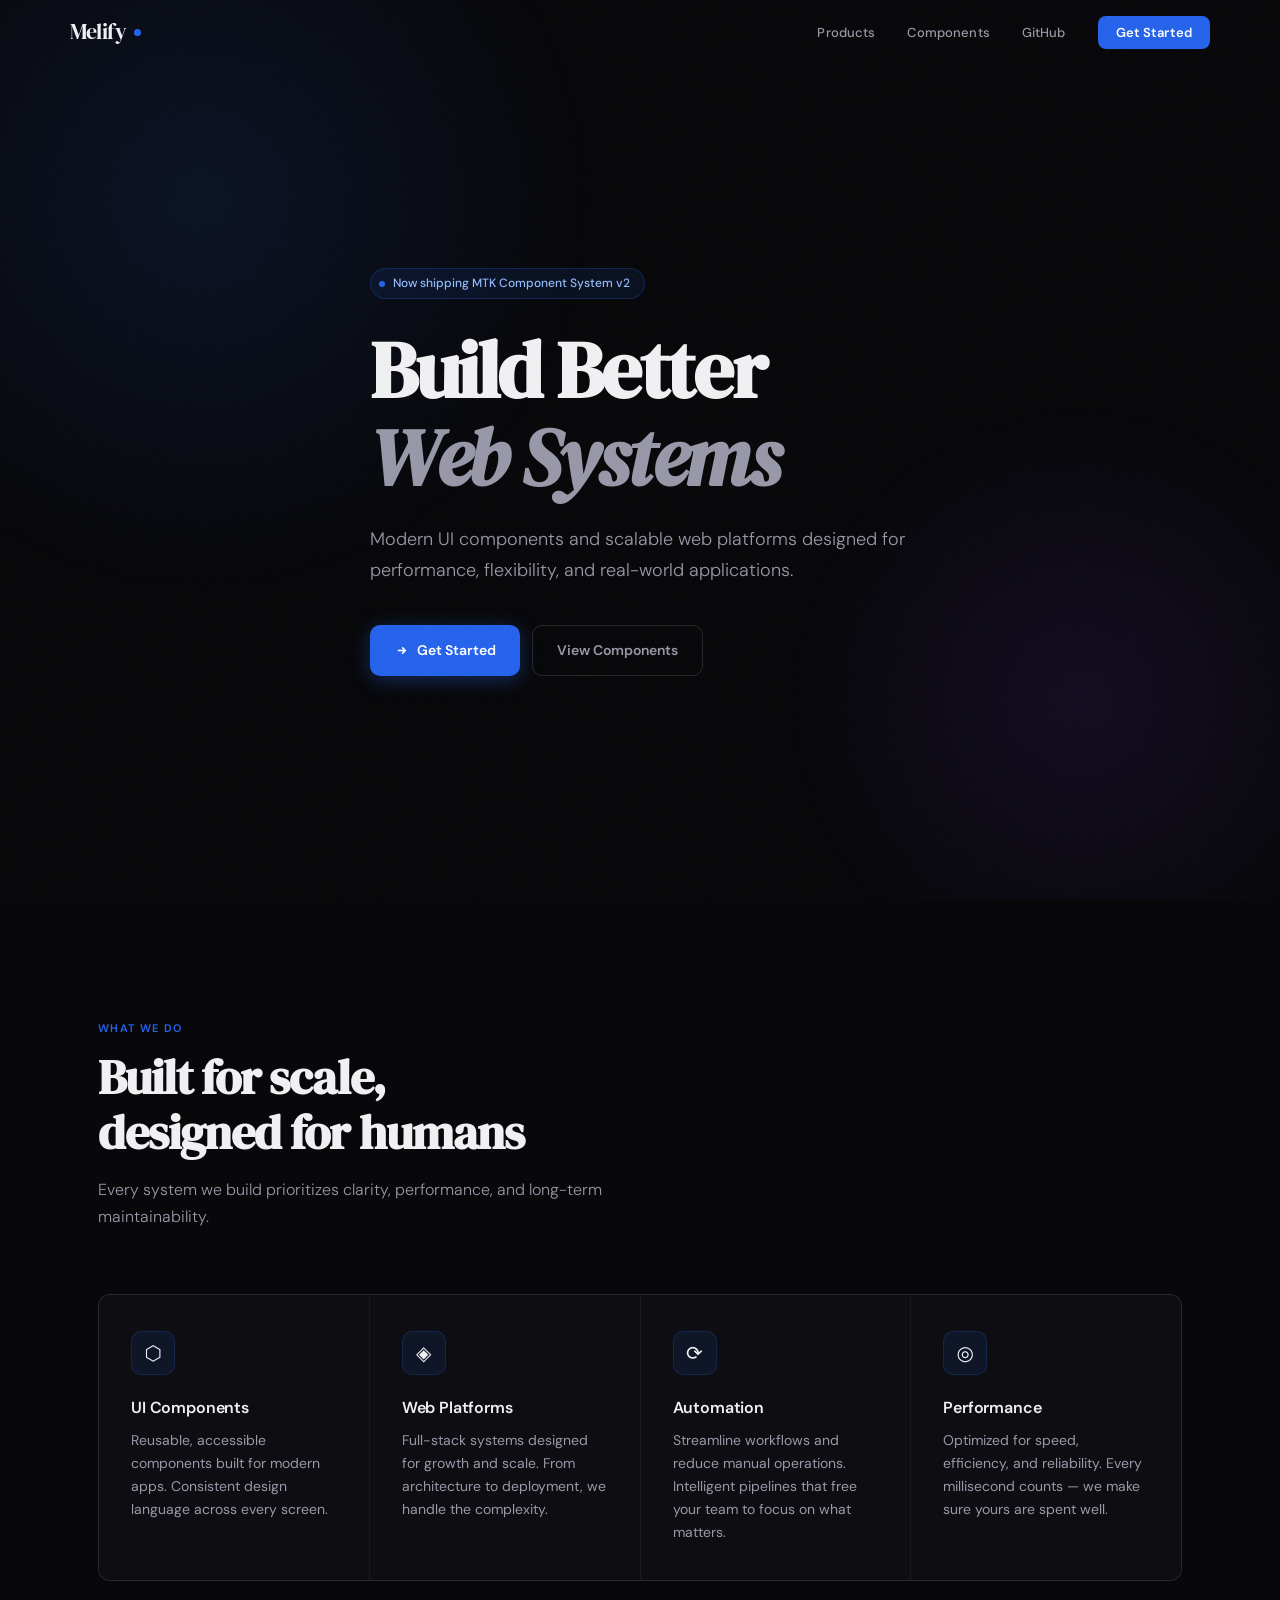
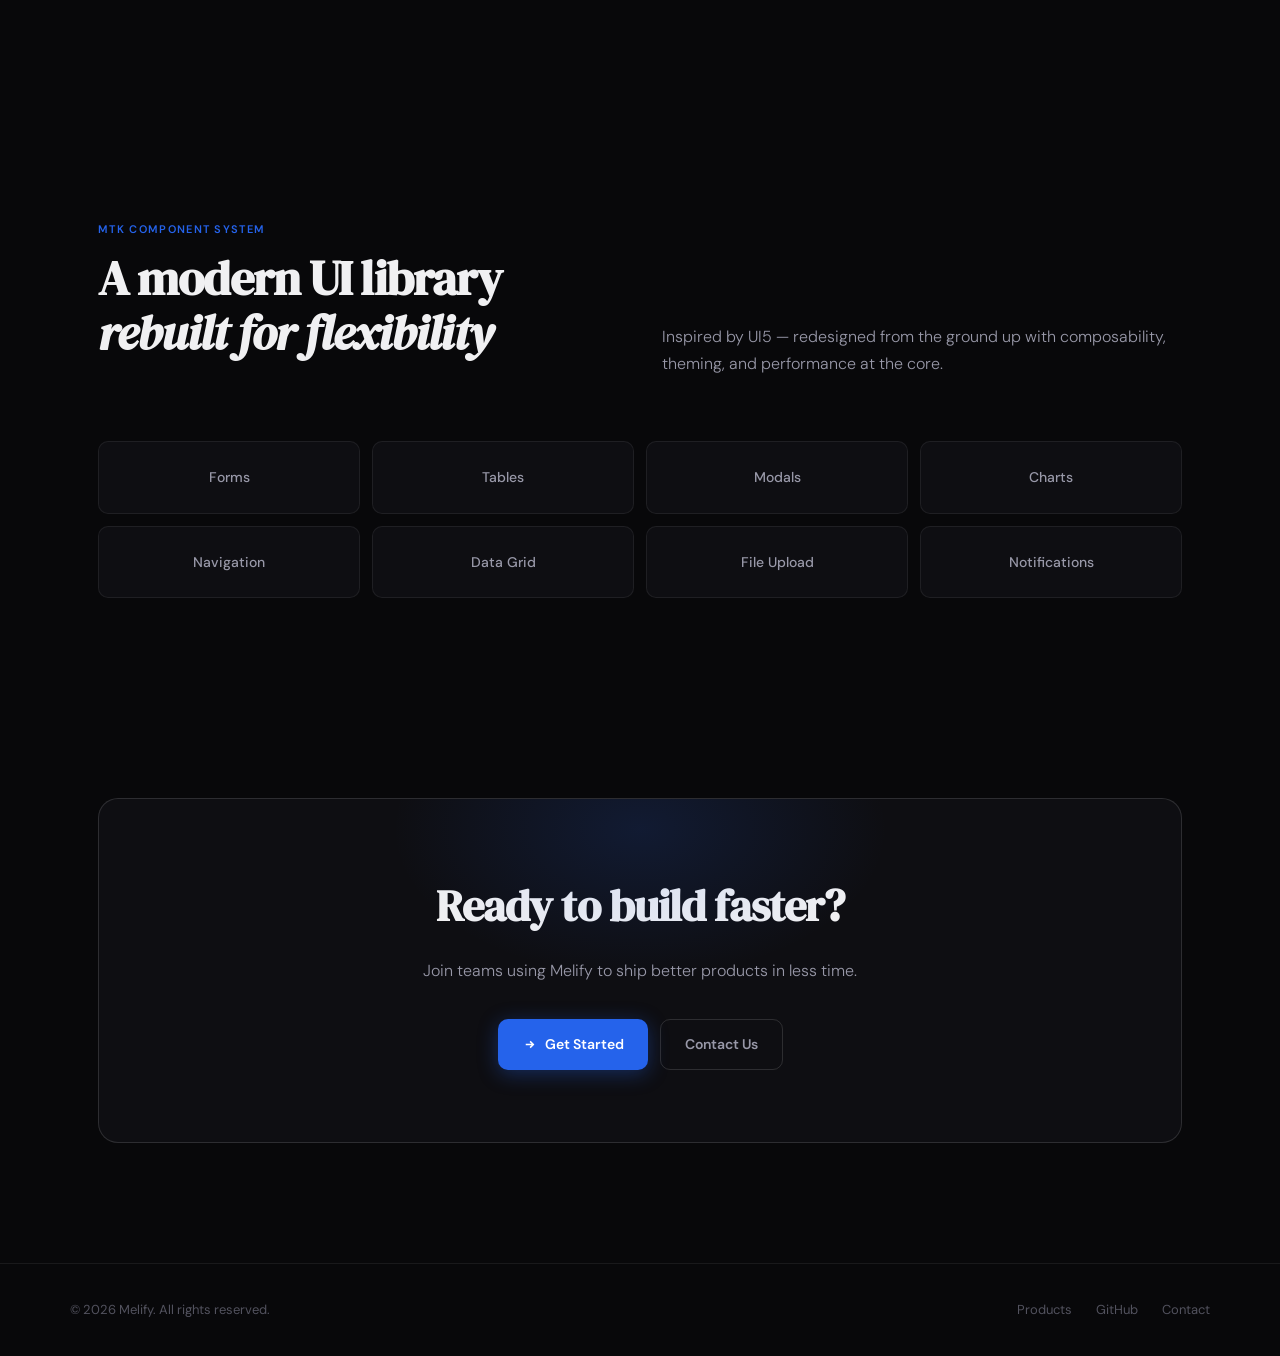
==== claude/index.html @ 14f4bf0f "committed" ====
<!DOCTYPE html>
<html lang="en">
<head>
<meta charset="UTF-8" />
<meta name="viewport" content="width=device-width, initial-scale=1.0" />
<title>Melify — Modern Web Systems</title>
<link rel="preconnect" href="https://fonts.googleapis.com">
<link rel="preconnect" href="https://fonts.gstatic.com" crossorigin>
<link href="https://fonts.googleapis.com/css2?family=DM+Serif+Display:ital@0;1&family=DM+Sans:ital,opsz,wght@0,9..40,300;0,9..40,400;0,9..40,500;0,9..40,600;1,9..40,300&display=swap" rel="stylesheet">

<style>
/* ── Reset & Base ─────────────────────────────────────────────────────────── */
*, *::before, *::after { box-sizing: border-box; margin: 0; padding: 0; }

:root {
  --bg:         #08080a;
  --bg-1:       #0e0e12;
  --bg-2:       #141418;
  --border:     rgba(255,255,255,0.07);
  --border-hi:  rgba(255,255,255,0.13);
  --text:       #f0f0f2;
  --text-2:     #9898a8;
  --text-3:     #52525e;
  --accent:     #2563eb;
  --accent-2:   #7c3aed;
  --accent-glow: rgba(37,99,235,0.25);
  --serif:      'DM Serif Display', Georgia, serif;
  --sans:       'DM Sans', system-ui, sans-serif;
  --radius:     12px;
}

html { scroll-behavior: smooth; }

body {
  font-family: var(--sans);
  background: var(--bg);
  color: var(--text);
  line-height: 1.6;
  overflow-x: hidden;
  -webkit-font-smoothing: antialiased;
}

a { text-decoration: none; color: inherit; }

/* ── Noise texture overlay ─────────────────────────────────────────────────── */
body::before {
  content: '';
  position: fixed;
  inset: 0;
  background-image: url("data:image/svg+xml,%3Csvg viewBox='0 0 256 256' xmlns='http://www.w3.org/2000/svg'%3E%3Cfilter id='noise'%3E%3CfeTurbulence type='fractalNoise' baseFrequency='0.9' numOctaves='4' stitchTiles='stitch'/%3E%3C/filter%3E%3Crect width='100%25' height='100%25' filter='url(%23noise)' opacity='0.04'/%3E%3C/svg%3E");
  pointer-events: none;
  z-index: 999;
  opacity: 0.4;
}

/* ── Gradient mesh background ─────────────────────────────────────────────── */
.bg-mesh {
  position: fixed;
  inset: 0;
  pointer-events: none;
  z-index: 0;
  overflow: hidden;
}
.bg-mesh::before {
  content: '';
  position: absolute;
  width: 800px;
  height: 800px;
  border-radius: 50%;
  background: radial-gradient(circle, rgba(37,99,235,0.12) 0%, transparent 70%);
  top: -200px;
  left: -200px;
  animation: drift1 20s ease-in-out infinite alternate;
}
.bg-mesh::after {
  content: '';
  position: absolute;
  width: 600px;
  height: 600px;
  border-radius: 50%;
  background: radial-gradient(circle, rgba(124,58,237,0.1) 0%, transparent 70%);
  bottom: -100px;
  right: -100px;
  animation: drift2 25s ease-in-out infinite alternate;
}

@keyframes drift1 {
  from { transform: translate(0, 0) scale(1); }
  to   { transform: translate(80px, 60px) scale(1.1); }
}
@keyframes drift2 {
  from { transform: translate(0, 0) scale(1); }
  to   { transform: translate(-60px, -40px) scale(1.15); }
}

/* ── Layout ────────────────────────────────────────────────────────────────── */
.container {
  max-width: 1140px;
  margin: 0 auto;
  padding: 0 28px;
  position: relative;
  z-index: 1;
}

/* ── Nav ───────────────────────────────────────────────────────────────────── */
nav {
  position: fixed;
  top: 0; left: 0; right: 0;
  z-index: 100;
  padding: 0 28px;
  transition: background 300ms, border-color 300ms;
}
nav.scrolled {
  background: rgba(8,8,10,0.85);
  backdrop-filter: blur(16px);
  border-bottom: 1px solid var(--border);
}
.nav-inner {
  max-width: 1140px;
  margin: 0 auto;
  height: 64px;
  display: flex;
  align-items: center;
  justify-content: space-between;
}
.nav-logo {
  font-family: var(--serif);
  font-size: 22px;
  letter-spacing: -0.02em;
  color: var(--text);
  display: flex;
  align-items: center;
  gap: 8px;
}
.nav-logo-dot {
  width: 7px;
  height: 7px;
  border-radius: 50%;
  background: var(--accent);
  display: inline-block;
}
.nav-links {
  display: flex;
  align-items: center;
  gap: 32px;
  list-style: none;
}
.nav-links a {
  font-size: 13px;
  font-weight: 500;
  color: var(--text-2);
  transition: color 180ms;
  letter-spacing: 0.01em;
}
.nav-links a:hover { color: var(--text); }
.nav-cta {
  background: var(--accent);
  color: #fff !important;
  padding: 8px 18px;
  border-radius: 8px;
  font-weight: 600 !important;
  transition: background 180ms, transform 180ms !important;
}
.nav-cta:hover { background: #1d4ed8 !important; transform: translateY(-1px); }

/* ── Hero ──────────────────────────────────────────────────────────────────── */
.hero {
  min-height: 100vh;
  display: flex;
  align-items: center;
  padding-top: 64px;
  position: relative;
}
.hero-inner {
  padding: 100px 0 120px;
  max-width: 760px;
}
.hero-badge {
  display: inline-flex;
  align-items: center;
  gap: 8px;
  background: rgba(37,99,235,0.1);
  border: 1px solid rgba(37,99,235,0.25);
  border-radius: 99px;
  padding: 5px 14px 5px 8px;
  font-size: 12px;
  font-weight: 500;
  color: #93bbfc;
  margin-bottom: 28px;
  animation: fadeUp 0.6s ease both;
}
.hero-badge-dot {
  width: 6px; height: 6px;
  border-radius: 50%;
  background: #2563eb;
  animation: pulse 2s infinite;
}
@keyframes pulse {
  0%, 100% { opacity: 1; transform: scale(1); }
  50%       { opacity: 0.5; transform: scale(0.8); }
}

.hero h1 {
  font-family: var(--serif);
  font-size: clamp(44px, 7vw, 80px);
  line-height: 1.08;
  letter-spacing: -0.03em;
  margin-bottom: 24px;
  animation: fadeUp 0.6s 0.1s ease both;
}
.hero h1 em {
  font-style: italic;
  color: var(--text-2);
}
.hero-sub {
  font-size: 18px;
  color: var(--text-2);
  max-width: 540px;
  line-height: 1.7;
  margin-bottom: 40px;
  font-weight: 300;
  animation: fadeUp 0.6s 0.2s ease both;
}
.hero-actions {
  display: flex;
  gap: 12px;
  flex-wrap: wrap;
  animation: fadeUp 0.6s 0.3s ease both;
}

/* ── Buttons ───────────────────────────────────────────────────────────────── */
.btn {
  display: inline-flex;
  align-items: center;
  gap: 8px;
  padding: 13px 24px;
  border-radius: 10px;
  font-family: var(--sans);
  font-size: 14px;
  font-weight: 600;
  cursor: pointer;
  border: none;
  transition: transform 160ms, background 160ms, box-shadow 160ms;
  text-decoration: none;
}
.btn:hover { transform: translateY(-2px); }
.btn-primary {
  background: var(--accent);
  color: #fff;
  box-shadow: 0 4px 20px rgba(37,99,235,0.35);
}
.btn-primary:hover {
  background: #1d4ed8;
  box-shadow: 0 6px 28px rgba(37,99,235,0.5);
}
.btn-ghost {
  background: transparent;
  color: var(--text-2);
  border: 1px solid var(--border-hi);
}
.btn-ghost:hover { color: var(--text); background: var(--bg-2); }

/* ── Section titles ─────────────────────────────────────────────────────────── */
.section-label {
  font-size: 11px;
  font-weight: 600;
  letter-spacing: 0.12em;
  text-transform: uppercase;
  color: var(--accent);
  margin-bottom: 12px;
}
.section-title {
  font-family: var(--serif);
  font-size: clamp(32px, 4vw, 48px);
  line-height: 1.15;
  letter-spacing: -0.02em;
  margin-bottom: 16px;
}
.section-sub {
  font-size: 16px;
  color: var(--text-2);
  max-width: 520px;
  line-height: 1.7;
  font-weight: 300;
}

/* ── Services ──────────────────────────────────────────────────────────────── */
.services { padding: 120px 0; }
.services-grid {
  display: grid;
  grid-template-columns: repeat(auto-fit, minmax(260px, 1fr));
  gap: 1px;
  background: var(--border);
  border: 1px solid var(--border);
  border-radius: var(--radius);
  overflow: hidden;
  margin-top: 64px;
}
.service-card {
  background: var(--bg-1);
  padding: 36px 32px;
  position: relative;
  overflow: hidden;
  transition: background 220ms;
}
.service-card::before {
  content: '';
  position: absolute;
  inset: 0;
  background: radial-gradient(circle at 0% 0%, rgba(37,99,235,0.06), transparent 60%);
  opacity: 0;
  transition: opacity 300ms;
}
.service-card:hover { background: var(--bg-2); }
.service-card:hover::before { opacity: 1; }
.service-icon {
  width: 44px;
  height: 44px;
  border-radius: 10px;
  background: rgba(37,99,235,0.1);
  border: 1px solid rgba(37,99,235,0.2);
  display: flex;
  align-items: center;
  justify-content: center;
  margin-bottom: 20px;
  font-size: 20px;
}
.service-card h3 {
  font-size: 16px;
  font-weight: 600;
  margin-bottom: 8px;
  letter-spacing: -0.01em;
}
.service-card p {
  font-size: 14px;
  color: var(--text-2);
  line-height: 1.65;
}

/* ── MTK Components ─────────────────────────────────────────────────────────── */
.components { padding: 120px 0; }
.components-header {
  display: flex;
  justify-content: space-between;
  align-items: flex-end;
  margin-bottom: 64px;
  gap: 40px;
  flex-wrap: wrap;
}
.components-grid {
  display: grid;
  grid-template-columns: repeat(4, 1fr);
  gap: 12px;
}
@media (max-width: 800px) {
  .components-grid { grid-template-columns: repeat(2, 1fr); }
}
.component-pill {
  background: var(--bg-1);
  border: 1px solid var(--border);
  border-radius: 10px;
  padding: 24px 20px;
  text-align: center;
  font-size: 14px;
  font-weight: 500;
  color: var(--text-2);
  cursor: pointer;
  transition: border-color 200ms, color 200ms, background 200ms, transform 200ms;
  position: relative;
  overflow: hidden;
}
.component-pill::after {
  content: '';
  position: absolute;
  bottom: 0; left: 0; right: 0;
  height: 2px;
  background: linear-gradient(90deg, var(--accent), var(--accent-2));
  transform: scaleX(0);
  transition: transform 200ms;
}
.component-pill:hover {
  border-color: var(--border-hi);
  color: var(--text);
  background: var(--bg-2);
  transform: translateY(-3px);
}
.component-pill:hover::after { transform: scaleX(1); }

/* ── CTA strip ──────────────────────────────────────────────────────────────── */
.cta-strip {
  padding: 80px 0 120px;
}
.cta-box {
  background: var(--bg-1);
  border: 1px solid var(--border-hi);
  border-radius: 20px;
  padding: 72px 64px;
  text-align: center;
  position: relative;
  overflow: hidden;
}
.cta-box::before {
  content: '';
  position: absolute;
  top: -120px; left: 50%;
  transform: translateX(-50%);
  width: 500px;
  height: 300px;
  background: radial-gradient(ellipse, rgba(37,99,235,0.15) 0%, transparent 70%);
  pointer-events: none;
}
.cta-box h2 {
  font-family: var(--serif);
  font-size: clamp(28px, 4vw, 44px);
  letter-spacing: -0.02em;
  margin-bottom: 16px;
}
.cta-box p {
  color: var(--text-2);
  font-size: 16px;
  margin-bottom: 36px;
  font-weight: 300;
}
.cta-actions {
  display: flex;
  justify-content: center;
  gap: 12px;
  flex-wrap: wrap;
}

/* ── Footer ─────────────────────────────────────────────────────────────────── */
footer {
  border-top: 1px solid var(--border);
  padding: 36px 28px;
  position: relative;
  z-index: 1;
}
.footer-inner {
  max-width: 1140px;
  margin: 0 auto;
  display: flex;
  justify-content: space-between;
  align-items: center;
  flex-wrap: wrap;
  gap: 16px;
}
.footer-copy {
  font-size: 13px;
  color: var(--text-3);
}
.footer-links {
  display: flex;
  gap: 24px;
}
.footer-links a {
  font-size: 13px;
  color: var(--text-3);
  transition: color 160ms;
}
.footer-links a:hover { color: var(--text-2); }

/* ── Scroll reveal ──────────────────────────────────────────────────────────── */
.reveal {
  opacity: 0;
  transform: translateY(24px);
  transition: opacity 0.65s ease, transform 0.65s ease;
}
.reveal.visible {
  opacity: 1;
  transform: translateY(0);
}
.reveal-delay-1 { transition-delay: 0.1s; }
.reveal-delay-2 { transition-delay: 0.2s; }
.reveal-delay-3 { transition-delay: 0.3s; }
.reveal-delay-4 { transition-delay: 0.4s; }

/* ── Animations ─────────────────────────────────────────────────────────────── */
@keyframes fadeUp {
  from { opacity: 0; transform: translateY(20px); }
  to   { opacity: 1; transform: translateY(0); }
}

/* ── Mobile ─────────────────────────────────────────────────────────────────── */
@media (max-width: 640px) {
  .nav-links { display: none; }
  .hero-inner { padding: 80px 0 80px; }
  .services { padding: 80px 0; }
  .components { padding: 80px 0; }
  .cta-box { padding: 48px 28px; }
  .components-grid { grid-template-columns: repeat(2, 1fr); }
}
</style>
</head>
<body>

<div class="bg-mesh"></div>

<!-- ── Nav ────────────────────────────────────────────────────────────────── -->
<nav id="mainNav">
  <div class="nav-inner">
    <a href="#" class="nav-logo">
      Melify<span class="nav-logo-dot"></span>
    </a>
    <ul class="nav-links">
      <li><a href="#services">Products</a></li>
      <li><a href="#components">Components</a></li>
      <li><a href="https://github.com" target="_blank">GitHub</a></li>
      <li><a href="#contact" class="nav-cta">Get Started</a></li>
    </ul>
  </div>
</nav>

<!-- ── Hero ───────────────────────────────────────────────────────────────── -->
<section class="hero">
  <div class="container">
    <div class="hero-inner">
      <div class="hero-badge">
        <span class="hero-badge-dot"></span>
        Now shipping MTK Component System v2
      </div>
      <h1>Build Better<br><em>Web Systems</em></h1>
      <p class="hero-sub">
        Modern UI components and scalable web platforms designed for performance,
        flexibility, and real-world applications.
      </p>
      <div class="hero-actions">
        <a href="#services" class="btn btn-primary">
          <svg width="15" height="15" viewBox="0 0 24 24" fill="none" stroke="currentColor" stroke-width="2.5">
            <polyline points="13 17 18 12 13 7"/><line x1="6" y1="12" x2="18" y2="12"/>
          </svg>
          Get Started
        </a>
        <a href="#components" class="btn btn-ghost">View Components</a>
      </div>
    </div>
  </div>
</section>

<!-- ── Services ───────────────────────────────────────────────────────────── -->
<section class="services" id="services">
  <div class="container">
    <div class="reveal">
      <div class="section-label">What We Do</div>
      <h2 class="section-title">Built for scale,<br>designed for humans</h2>
      <p class="section-sub">Every system we build prioritizes clarity, performance, and long-term maintainability.</p>
    </div>
    <div class="services-grid">
      <div class="service-card reveal reveal-delay-1">
        <div class="service-icon">⬡</div>
        <h3>UI Components</h3>
        <p>Reusable, accessible components built for modern apps. Consistent design language across every screen.</p>
      </div>
      <div class="service-card reveal reveal-delay-2">
        <div class="service-icon">◈</div>
        <h3>Web Platforms</h3>
        <p>Full-stack systems designed for growth and scale. From architecture to deployment, we handle the complexity.</p>
      </div>
      <div class="service-card reveal reveal-delay-3">
        <div class="service-icon">⟳</div>
        <h3>Automation</h3>
        <p>Streamline workflows and reduce manual operations. Intelligent pipelines that free your team to focus on what matters.</p>
      </div>
      <div class="service-card reveal reveal-delay-4">
        <div class="service-icon">◎</div>
        <h3>Performance</h3>
        <p>Optimized for speed, efficiency, and reliability. Every millisecond counts — we make sure yours are spent well.</p>
      </div>
    </div>
  </div>
</section>

<!-- ── MTK Components ─────────────────────────────────────────────────────── -->
<section class="components" id="components">
  <div class="container">
    <div class="components-header">
      <div class="reveal">
        <div class="section-label">MTK Component System</div>
        <h2 class="section-title">A modern UI library<br><em>rebuilt for flexibility</em></h2>
      </div>
      <p class="section-sub reveal reveal-delay-1">
        Inspired by UI5 — redesigned from the ground up with composability, theming, and performance at the core.
      </p>
    </div>
    <div class="components-grid">
      <div class="component-pill reveal reveal-delay-1">Forms</div>
      <div class="component-pill reveal reveal-delay-2">Tables</div>
      <div class="component-pill reveal reveal-delay-3">Modals</div>
      <div class="component-pill reveal reveal-delay-4">Charts</div>
      <div class="component-pill reveal reveal-delay-1">Navigation</div>
      <div class="component-pill reveal reveal-delay-2">Data Grid</div>
      <div class="component-pill reveal reveal-delay-3">File Upload</div>
      <div class="component-pill reveal reveal-delay-4">Notifications</div>
    </div>
  </div>
</section>

<!-- ── CTA ─────────────────────────────────────────────────────────────────── -->
<section class="cta-strip" id="contact">
  <div class="container">
    <div class="cta-box reveal">
      <h2>Ready to build faster?</h2>
      <p>Join teams using Melify to ship better products in less time.</p>
      <div class="cta-actions">
        <a href="#" class="btn btn-primary">
          <svg width="15" height="15" viewBox="0 0 24 24" fill="none" stroke="currentColor" stroke-width="2.5">
            <polyline points="13 17 18 12 13 7"/><line x1="6" y1="12" x2="18" y2="12"/>
          </svg>
          Get Started
        </a>
        <a href="mailto:hello@melify.com" class="btn btn-ghost">Contact Us</a>
      </div>
    </div>
  </div>
</section>

<!-- ── Footer ──────────────────────────────────────────────────────────────── -->
<footer>
  <div class="footer-inner">
    <span class="footer-copy">© 2026 Melify. All rights reserved.</span>
    <div class="footer-links">
      <a href="#">Products</a>
      <a href="#">GitHub</a>
      <a href="mailto:hello@melify.com">Contact</a>
    </div>
  </div>
</footer>

<script>
// ── Nav scroll effect ──────────────────────────────────────────────────────
const nav = document.getElementById('mainNav');
window.addEventListener('scroll', () => {
  nav.classList.toggle('scrolled', window.scrollY > 20);
}, { passive: true });

// ── Scroll reveal ──────────────────────────────────────────────────────────
const revealEls = document.querySelectorAll('.reveal');
const observer  = new IntersectionObserver((entries) => {
  entries.forEach(entry => {
    if (entry.isIntersecting) {
      entry.target.classList.add('visible');
      observer.unobserve(entry.target);
    }
  });
}, { threshold: 0.12 });
revealEls.forEach(el => observer.observe(el));

// ── Component pill interactions ────────────────────────────────────────────
document.querySelectorAll('.component-pill').forEach(pill => {
  pill.addEventListener('click', () => {
    pill.style.background = 'rgba(37,99,235,0.12)';
    pill.style.borderColor = 'rgba(37,99,235,0.4)';
    pill.style.color = '#93bbfc';
    setTimeout(() => {
      pill.style.background = '';
      pill.style.borderColor = '';
      pill.style.color = '';
    }, 600);
  });
});

// ── Smooth scroll for anchor links ────────────────────────────────────────
document.querySelectorAll('a[href^="#"]').forEach(a => {
  a.addEventListener('click', e => {
    const target = document.querySelector(a.getAttribute('href'));
    if (target) {
      e.preventDefault();
      target.scrollIntoView({ behavior: 'smooth', block: 'start' });
    }
  });
});
</script>
</body>
</html>
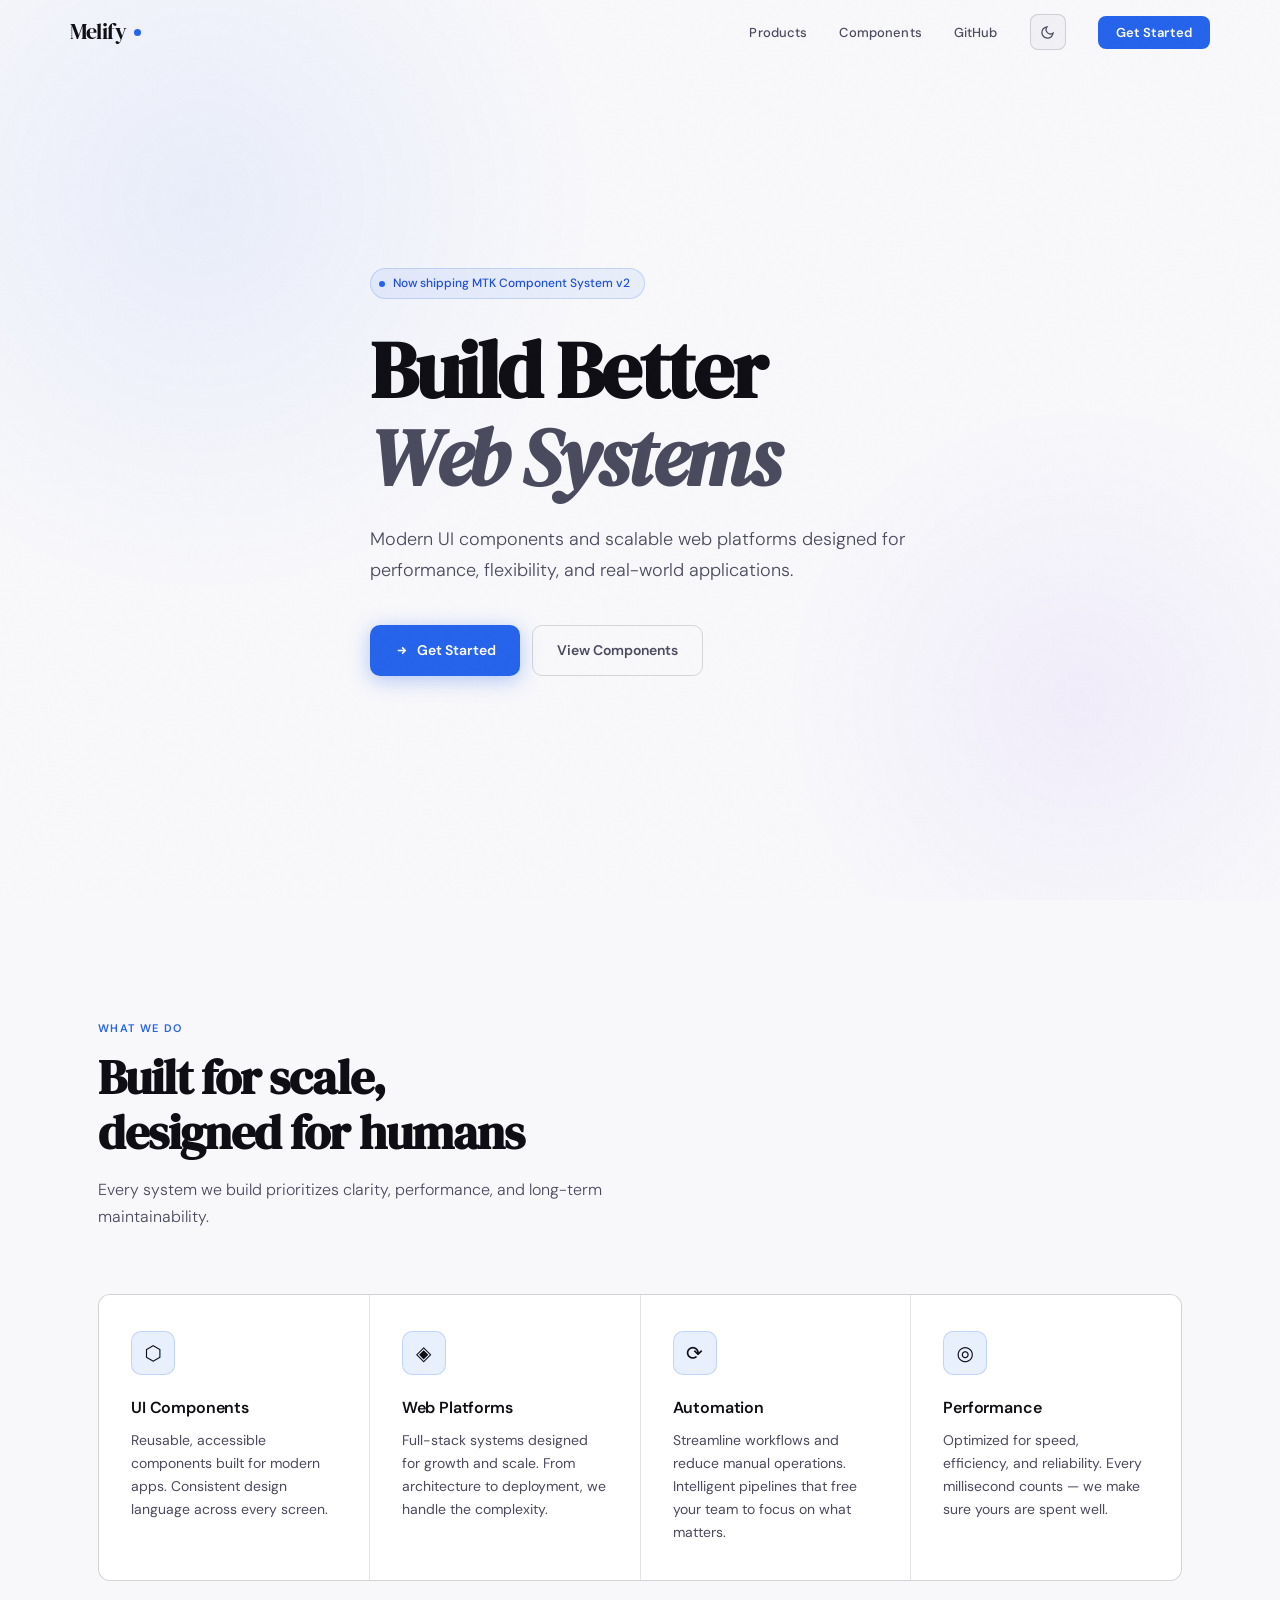
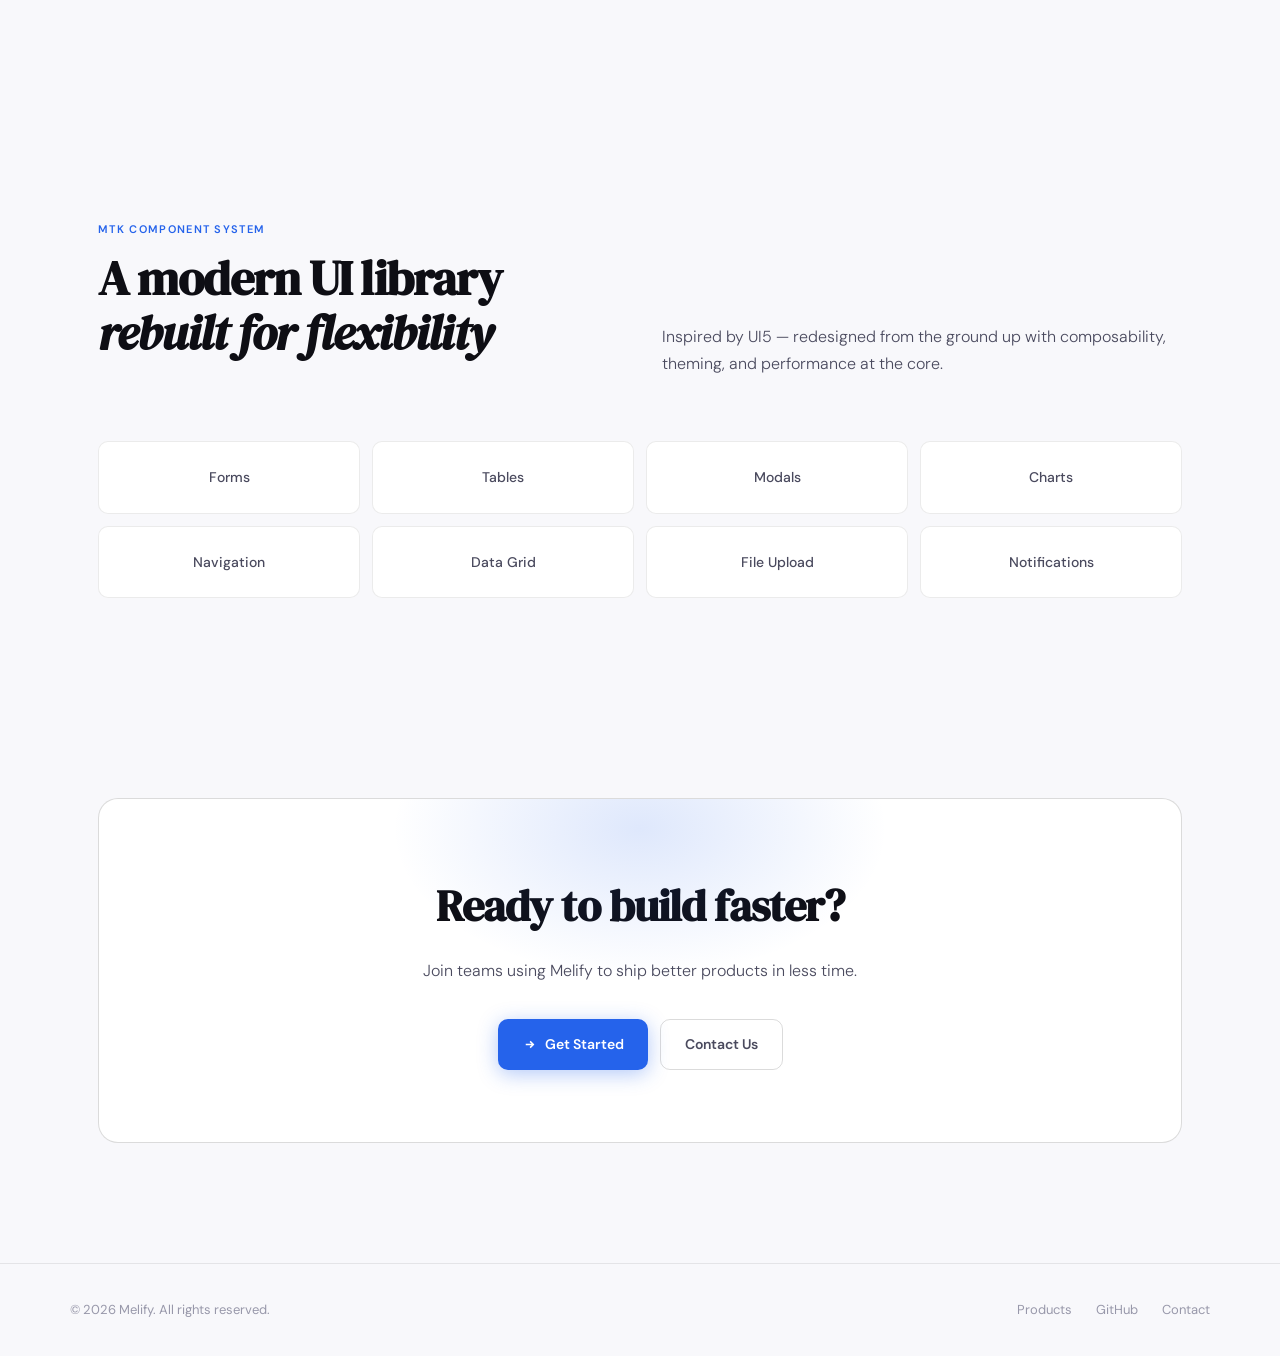
==== commit dbad2e7f: "committed" ====
--- a/claude/index.html
+++ b/claude/index.html
@@ -29,7 +29,74 @@
   --radius:     12px;
 }
 
+/* ── Light theme ─────────────────────────────────────────────────────────── */
+html.light {
+  --bg:         #f8f8fb;
+  --bg-1:       #ffffff;
+  --bg-2:       #f0f0f5;
+  --border:     rgba(0,0,0,0.08);
+  --border-hi:  rgba(0,0,0,0.14);
+  --text:       #0e0e14;
+  --text-2:     #4a4a5e;
+  --text-3:     #9898aa;
+  --accent:     #2563eb;
+  --accent-2:   #7c3aed;
+  --accent-glow: rgba(37,99,235,0.15);
+}
+html.light body { background: var(--bg); }
+html.light nav.scrolled {
+  background: rgba(248,248,251,0.88);
+  border-bottom: 1px solid var(--border);
+}
+html.light .bg-mesh::before {
+  background: radial-gradient(circle, rgba(37,99,235,0.07) 0%, transparent 70%);
+}
+html.light .bg-mesh::after {
+  background: radial-gradient(circle, rgba(124,58,237,0.06) 0%, transparent 70%);
+}
+html.light .hero-badge {
+  background: rgba(37,99,235,0.07);
+  border-color: rgba(37,99,235,0.2);
+  color: #1d4ed8;
+}
+html.light .hero-badge-dot { background: #2563eb; }
+html.light .services-grid { background: var(--border); }
+html.light .service-card { background: var(--bg-1); }
+html.light .service-card:hover { background: var(--bg-2); }
+
 html { scroll-behavior: smooth; }
+
+/* Global theme transition */
+*, *::before, *::after {
+  transition: background-color 220ms ease, border-color 220ms ease, color 220ms ease;
+}
+/* But keep transform/opacity transitions unaffected */
+.btn, .service-card, .component-pill, .reveal, .nav-cta {
+  transition: background-color 220ms ease, border-color 220ms ease,
+              color 220ms ease, transform 160ms ease,
+              box-shadow 160ms ease, opacity 0.65s ease;
+}
+
+/* ── Theme toggle button ─────────────────────────────────────────────────── */
+.theme-toggle {
+  width: 36px;
+  height: 36px;
+  border-radius: 8px;
+  background: var(--bg-2);
+  border: 1px solid var(--border-hi);
+  cursor: pointer;
+  display: flex;
+  align-items: center;
+  justify-content: center;
+  color: var(--text-2);
+  flex-shrink: 0;
+  transition: background 180ms, border-color 180ms, color 180ms, transform 180ms;
+}
+.theme-toggle:hover {
+  color: var(--text);
+  background: var(--bg-1);
+  transform: scale(1.05);
+}
 
 body {
   font-family: var(--sans);
@@ -111,7 +178,7 @@
   transition: background 300ms, border-color 300ms;
 }
 nav.scrolled {
-  background: rgba(8,8,10,0.85);
+  background: rgba(8,8,10,0.88);
   backdrop-filter: blur(16px);
   border-bottom: 1px solid var(--border);
 }
@@ -505,6 +572,13 @@
       <li><a href="#services">Products</a></li>
       <li><a href="#components">Components</a></li>
       <li><a href="https://github.com" target="_blank">GitHub</a></li>
+      <li>
+        <button class="theme-toggle" id="themeToggle" title="Toggle light/dark mode" aria-label="Toggle theme">
+          <svg id="themeIcon" width="15" height="15" viewBox="0 0 24 24" fill="none" stroke="currentColor" stroke-width="2">
+            <path d="M21 12.79A9 9 0 1 1 11.21 3 7 7 0 0 0 21 12.79z"/>
+          </svg>
+        </button>
+      </li>
       <li><a href="#contact" class="nav-cta">Get Started</a></li>
     </ul>
   </div>
@@ -626,6 +700,33 @@
 </footer>
 
 <script>
+// ── Theme toggle ───────────────────────────────────────────────────────────
+const html       = document.documentElement;
+const themeBtn   = document.getElementById('themeToggle');
+const themeIcon  = document.getElementById('themeIcon');
+
+const MOON = `<path d="M21 12.79A9 9 0 1 1 11.21 3 7 7 0 0 0 21 12.79z"/>`;
+const SUN  = `<circle cx="12" cy="12" r="5"/>
+  <line x1="12" y1="1" x2="12" y2="3"/><line x1="12" y1="21" x2="12" y2="23"/>
+  <line x1="4.22" y1="4.22" x2="5.64" y2="5.64"/><line x1="18.36" y1="18.36" x2="19.78" y2="19.78"/>
+  <line x1="1" y1="12" x2="3" y2="12"/><line x1="21" y1="12" x2="23" y2="12"/>
+  <line x1="4.22" y1="19.78" x2="5.64" y2="18.36"/><line x1="18.36" y1="5.64" x2="19.78" y2="4.22"/>`;
+
+function setTheme(light) {
+  html.classList.toggle('light', light);
+  themeIcon.innerHTML = light ? MOON : SUN;
+  localStorage.setItem('melify-theme', light ? 'light' : 'dark');
+}
+
+// Apply saved preference immediately
+const saved = localStorage.getItem('melify-theme');
+const preferLight = saved ? saved === 'light' : window.matchMedia('(prefers-color-scheme: light)').matches;
+setTheme(preferLight);
+
+themeBtn.addEventListener('click', () => {
+  setTheme(!html.classList.contains('light'));
+});
+
 // ── Nav scroll effect ──────────────────────────────────────────────────────
 const nav = document.getElementById('mainNav');
 window.addEventListener('scroll', () => {
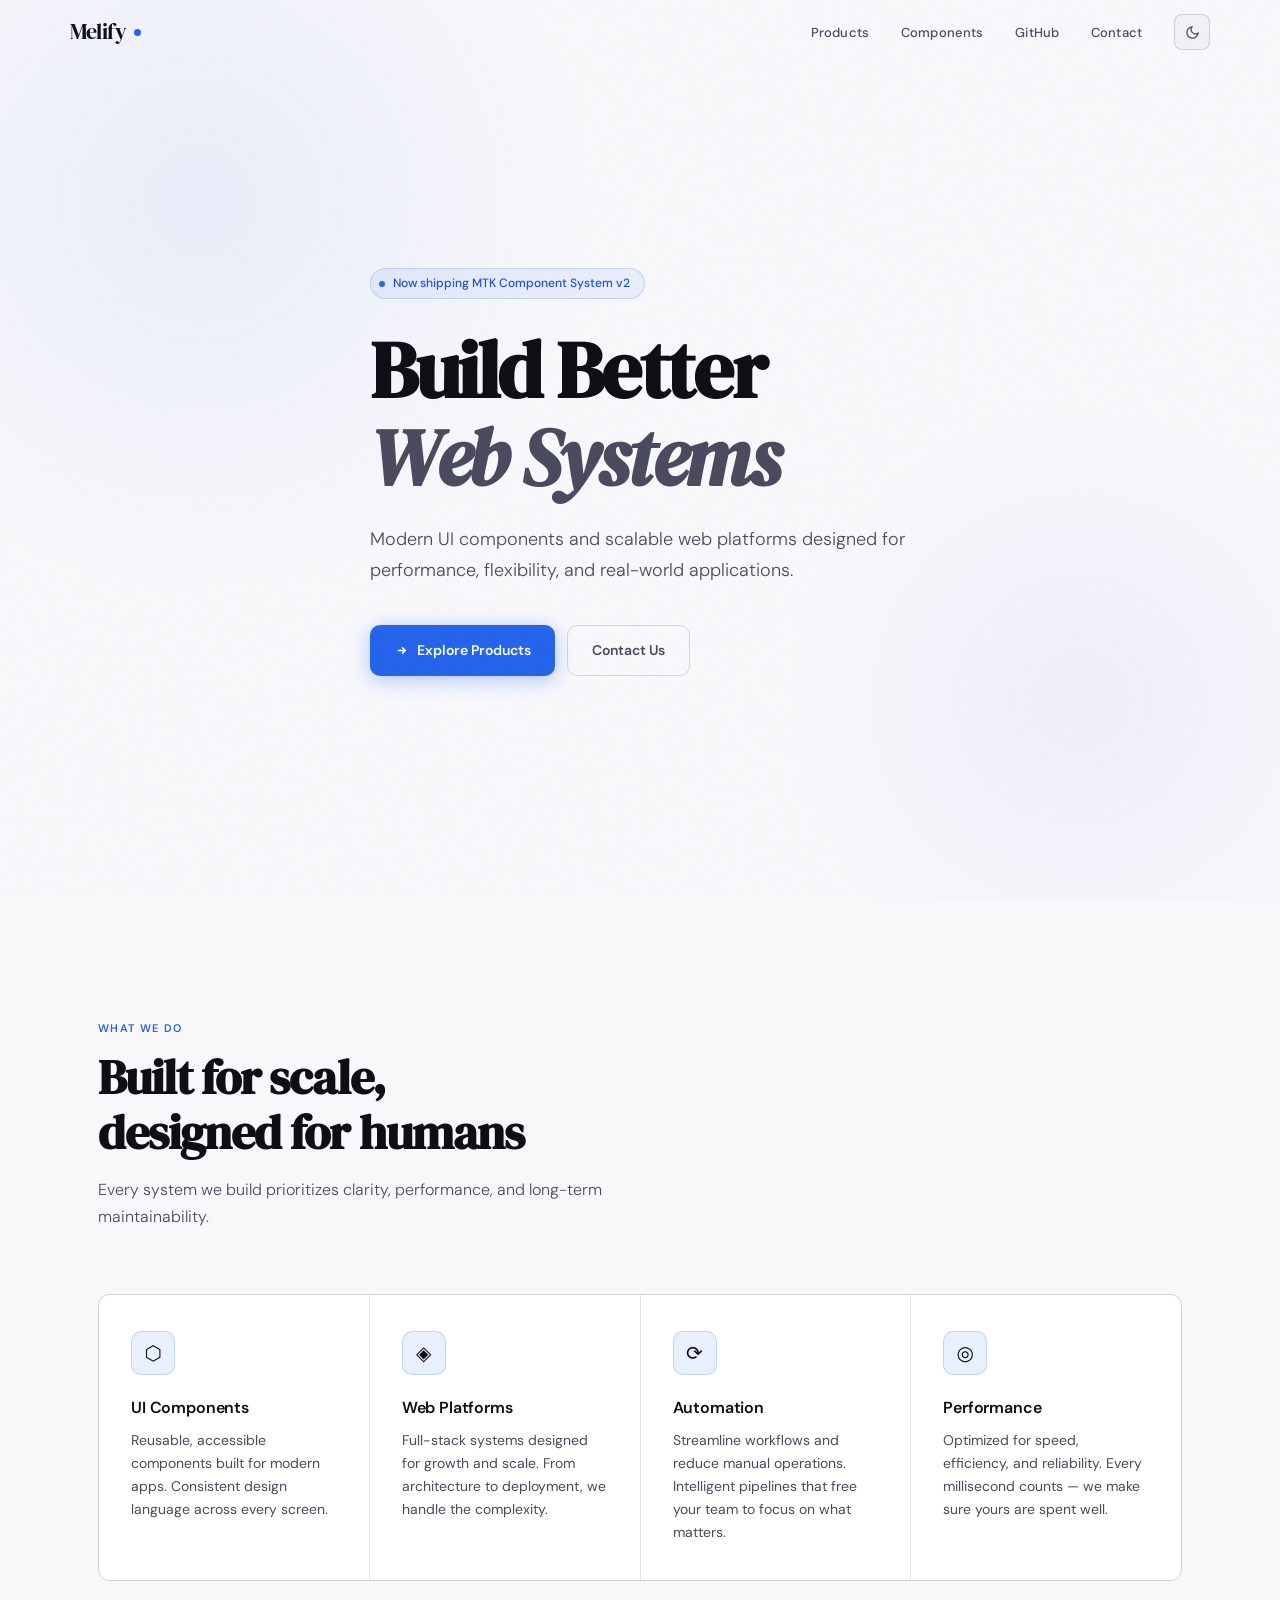
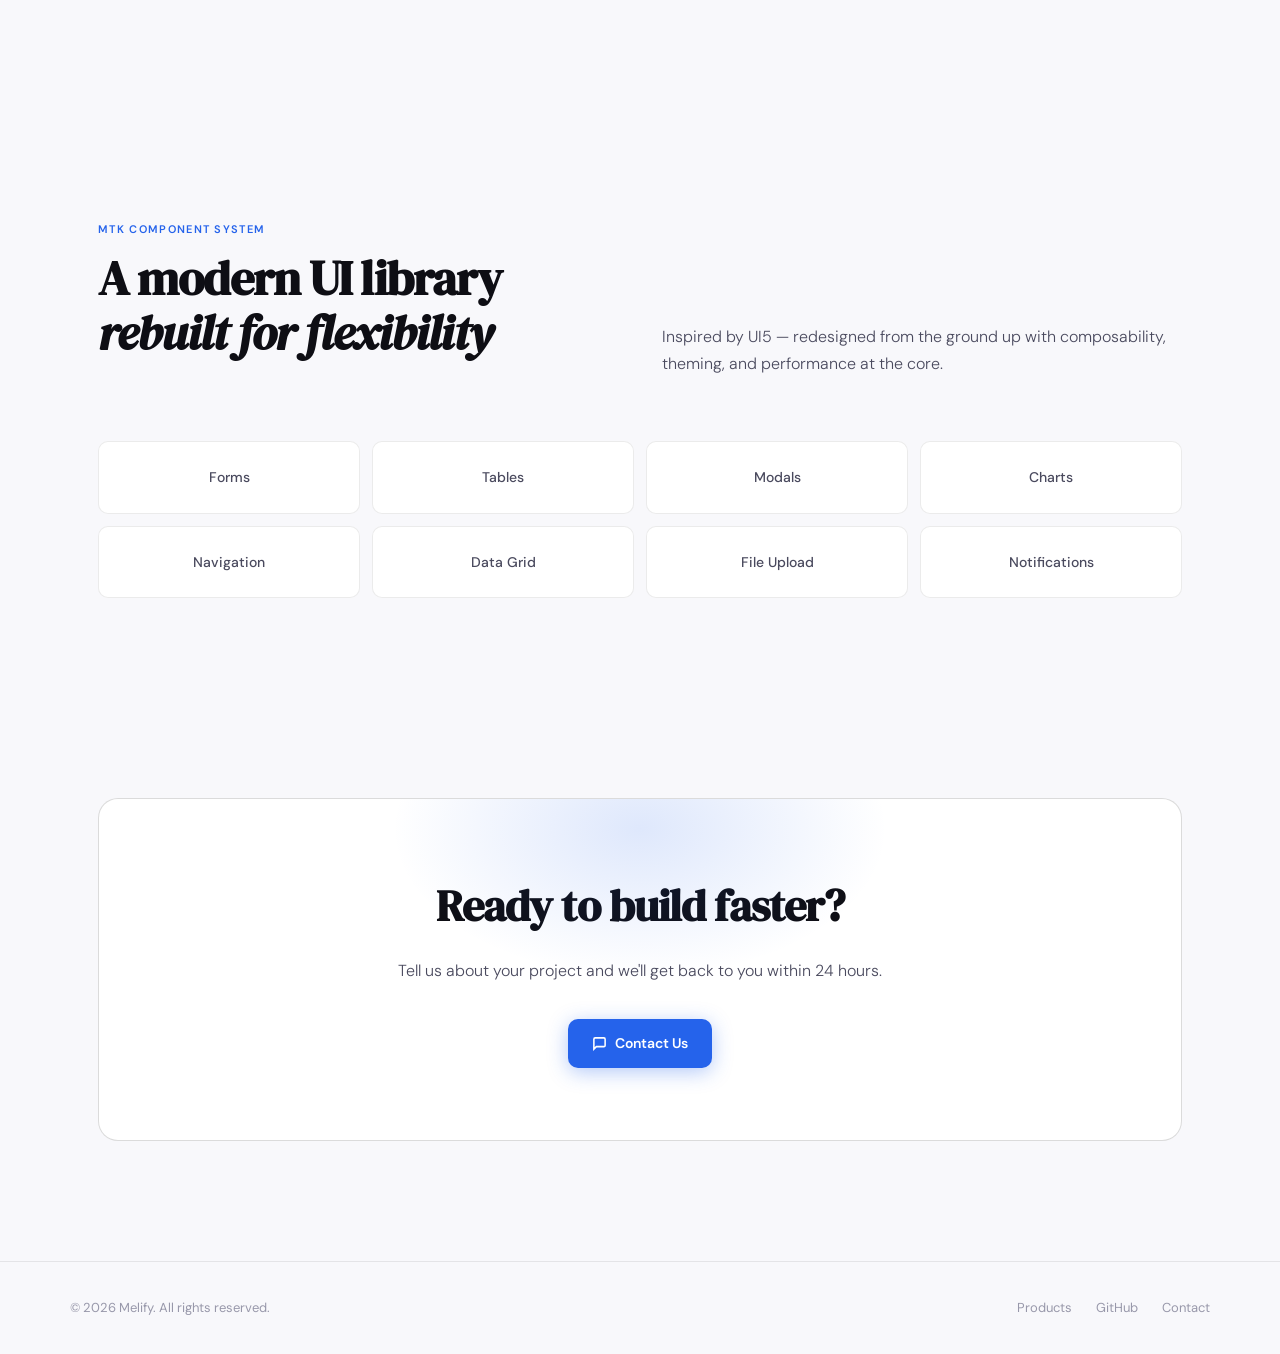
==== commit b158267a: "committed" ====
--- a/claude/index.html
+++ b/claude/index.html
@@ -7,571 +7,20 @@
 <link rel="preconnect" href="https://fonts.googleapis.com">
 <link rel="preconnect" href="https://fonts.gstatic.com" crossorigin>
 <link href="https://fonts.googleapis.com/css2?family=DM+Serif+Display:ital@0;1&family=DM+Sans:ital,opsz,wght@0,9..40,300;0,9..40,400;0,9..40,500;0,9..40,600;1,9..40,300&display=swap" rel="stylesheet">
-
-<style>
-/* ── Reset & Base ─────────────────────────────────────────────────────────── */
-*, *::before, *::after { box-sizing: border-box; margin: 0; padding: 0; }
-
-:root {
-  --bg:         #08080a;
-  --bg-1:       #0e0e12;
-  --bg-2:       #141418;
-  --border:     rgba(255,255,255,0.07);
-  --border-hi:  rgba(255,255,255,0.13);
-  --text:       #f0f0f2;
-  --text-2:     #9898a8;
-  --text-3:     #52525e;
-  --accent:     #2563eb;
-  --accent-2:   #7c3aed;
-  --accent-glow: rgba(37,99,235,0.25);
-  --serif:      'DM Serif Display', Georgia, serif;
-  --sans:       'DM Sans', system-ui, sans-serif;
-  --radius:     12px;
-}
-
-/* ── Light theme ─────────────────────────────────────────────────────────── */
-html.light {
-  --bg:         #f8f8fb;
-  --bg-1:       #ffffff;
-  --bg-2:       #f0f0f5;
-  --border:     rgba(0,0,0,0.08);
-  --border-hi:  rgba(0,0,0,0.14);
-  --text:       #0e0e14;
-  --text-2:     #4a4a5e;
-  --text-3:     #9898aa;
-  --accent:     #2563eb;
-  --accent-2:   #7c3aed;
-  --accent-glow: rgba(37,99,235,0.15);
-}
-html.light body { background: var(--bg); }
-html.light nav.scrolled {
-  background: rgba(248,248,251,0.88);
-  border-bottom: 1px solid var(--border);
-}
-html.light .bg-mesh::before {
-  background: radial-gradient(circle, rgba(37,99,235,0.07) 0%, transparent 70%);
-}
-html.light .bg-mesh::after {
-  background: radial-gradient(circle, rgba(124,58,237,0.06) 0%, transparent 70%);
-}
-html.light .hero-badge {
-  background: rgba(37,99,235,0.07);
-  border-color: rgba(37,99,235,0.2);
-  color: #1d4ed8;
-}
-html.light .hero-badge-dot { background: #2563eb; }
-html.light .services-grid { background: var(--border); }
-html.light .service-card { background: var(--bg-1); }
-html.light .service-card:hover { background: var(--bg-2); }
-
-html { scroll-behavior: smooth; }
-
-/* Global theme transition */
-*, *::before, *::after {
-  transition: background-color 220ms ease, border-color 220ms ease, color 220ms ease;
-}
-/* But keep transform/opacity transitions unaffected */
-.btn, .service-card, .component-pill, .reveal, .nav-cta {
-  transition: background-color 220ms ease, border-color 220ms ease,
-              color 220ms ease, transform 160ms ease,
-              box-shadow 160ms ease, opacity 0.65s ease;
-}
-
-/* ── Theme toggle button ─────────────────────────────────────────────────── */
-.theme-toggle {
-  width: 36px;
-  height: 36px;
-  border-radius: 8px;
-  background: var(--bg-2);
-  border: 1px solid var(--border-hi);
-  cursor: pointer;
-  display: flex;
-  align-items: center;
-  justify-content: center;
-  color: var(--text-2);
-  flex-shrink: 0;
-  transition: background 180ms, border-color 180ms, color 180ms, transform 180ms;
-}
-.theme-toggle:hover {
-  color: var(--text);
-  background: var(--bg-1);
-  transform: scale(1.05);
-}
-
-body {
-  font-family: var(--sans);
-  background: var(--bg);
-  color: var(--text);
-  line-height: 1.6;
-  overflow-x: hidden;
-  -webkit-font-smoothing: antialiased;
-}
-
-a { text-decoration: none; color: inherit; }
-
-/* ── Noise texture overlay ─────────────────────────────────────────────────── */
-body::before {
-  content: '';
-  position: fixed;
-  inset: 0;
-  background-image: url("data:image/svg+xml,%3Csvg viewBox='0 0 256 256' xmlns='http://www.w3.org/2000/svg'%3E%3Cfilter id='noise'%3E%3CfeTurbulence type='fractalNoise' baseFrequency='0.9' numOctaves='4' stitchTiles='stitch'/%3E%3C/filter%3E%3Crect width='100%25' height='100%25' filter='url(%23noise)' opacity='0.04'/%3E%3C/svg%3E");
-  pointer-events: none;
-  z-index: 999;
-  opacity: 0.4;
-}
-
-/* ── Gradient mesh background ─────────────────────────────────────────────── */
-.bg-mesh {
-  position: fixed;
-  inset: 0;
-  pointer-events: none;
-  z-index: 0;
-  overflow: hidden;
-}
-.bg-mesh::before {
-  content: '';
-  position: absolute;
-  width: 800px;
-  height: 800px;
-  border-radius: 50%;
-  background: radial-gradient(circle, rgba(37,99,235,0.12) 0%, transparent 70%);
-  top: -200px;
-  left: -200px;
-  animation: drift1 20s ease-in-out infinite alternate;
-}
-.bg-mesh::after {
-  content: '';
-  position: absolute;
-  width: 600px;
-  height: 600px;
-  border-radius: 50%;
-  background: radial-gradient(circle, rgba(124,58,237,0.1) 0%, transparent 70%);
-  bottom: -100px;
-  right: -100px;
-  animation: drift2 25s ease-in-out infinite alternate;
-}
-
-@keyframes drift1 {
-  from { transform: translate(0, 0) scale(1); }
-  to   { transform: translate(80px, 60px) scale(1.1); }
-}
-@keyframes drift2 {
-  from { transform: translate(0, 0) scale(1); }
-  to   { transform: translate(-60px, -40px) scale(1.15); }
-}
-
-/* ── Layout ────────────────────────────────────────────────────────────────── */
-.container {
-  max-width: 1140px;
-  margin: 0 auto;
-  padding: 0 28px;
-  position: relative;
-  z-index: 1;
-}
-
-/* ── Nav ───────────────────────────────────────────────────────────────────── */
-nav {
-  position: fixed;
-  top: 0; left: 0; right: 0;
-  z-index: 100;
-  padding: 0 28px;
-  transition: background 300ms, border-color 300ms;
-}
-nav.scrolled {
-  background: rgba(8,8,10,0.88);
-  backdrop-filter: blur(16px);
-  border-bottom: 1px solid var(--border);
-}
-.nav-inner {
-  max-width: 1140px;
-  margin: 0 auto;
-  height: 64px;
-  display: flex;
-  align-items: center;
-  justify-content: space-between;
-}
-.nav-logo {
-  font-family: var(--serif);
-  font-size: 22px;
-  letter-spacing: -0.02em;
-  color: var(--text);
-  display: flex;
-  align-items: center;
-  gap: 8px;
-}
-.nav-logo-dot {
-  width: 7px;
-  height: 7px;
-  border-radius: 50%;
-  background: var(--accent);
-  display: inline-block;
-}
-.nav-links {
-  display: flex;
-  align-items: center;
-  gap: 32px;
-  list-style: none;
-}
-.nav-links a {
-  font-size: 13px;
-  font-weight: 500;
-  color: var(--text-2);
-  transition: color 180ms;
-  letter-spacing: 0.01em;
-}
-.nav-links a:hover { color: var(--text); }
-.nav-cta {
-  background: var(--accent);
-  color: #fff !important;
-  padding: 8px 18px;
-  border-radius: 8px;
-  font-weight: 600 !important;
-  transition: background 180ms, transform 180ms !important;
-}
-.nav-cta:hover { background: #1d4ed8 !important; transform: translateY(-1px); }
-
-/* ── Hero ──────────────────────────────────────────────────────────────────── */
-.hero {
-  min-height: 100vh;
-  display: flex;
-  align-items: center;
-  padding-top: 64px;
-  position: relative;
-}
-.hero-inner {
-  padding: 100px 0 120px;
-  max-width: 760px;
-}
-.hero-badge {
-  display: inline-flex;
-  align-items: center;
-  gap: 8px;
-  background: rgba(37,99,235,0.1);
-  border: 1px solid rgba(37,99,235,0.25);
-  border-radius: 99px;
-  padding: 5px 14px 5px 8px;
-  font-size: 12px;
-  font-weight: 500;
-  color: #93bbfc;
-  margin-bottom: 28px;
-  animation: fadeUp 0.6s ease both;
-}
-.hero-badge-dot {
-  width: 6px; height: 6px;
-  border-radius: 50%;
-  background: #2563eb;
-  animation: pulse 2s infinite;
-}
-@keyframes pulse {
-  0%, 100% { opacity: 1; transform: scale(1); }
-  50%       { opacity: 0.5; transform: scale(0.8); }
-}
-
-.hero h1 {
-  font-family: var(--serif);
-  font-size: clamp(44px, 7vw, 80px);
-  line-height: 1.08;
-  letter-spacing: -0.03em;
-  margin-bottom: 24px;
-  animation: fadeUp 0.6s 0.1s ease both;
-}
-.hero h1 em {
-  font-style: italic;
-  color: var(--text-2);
-}
-.hero-sub {
-  font-size: 18px;
-  color: var(--text-2);
-  max-width: 540px;
-  line-height: 1.7;
-  margin-bottom: 40px;
-  font-weight: 300;
-  animation: fadeUp 0.6s 0.2s ease both;
-}
-.hero-actions {
-  display: flex;
-  gap: 12px;
-  flex-wrap: wrap;
-  animation: fadeUp 0.6s 0.3s ease both;
-}
-
-/* ── Buttons ───────────────────────────────────────────────────────────────── */
-.btn {
-  display: inline-flex;
-  align-items: center;
-  gap: 8px;
-  padding: 13px 24px;
-  border-radius: 10px;
-  font-family: var(--sans);
-  font-size: 14px;
-  font-weight: 600;
-  cursor: pointer;
-  border: none;
-  transition: transform 160ms, background 160ms, box-shadow 160ms;
-  text-decoration: none;
-}
-.btn:hover { transform: translateY(-2px); }
-.btn-primary {
-  background: var(--accent);
-  color: #fff;
-  box-shadow: 0 4px 20px rgba(37,99,235,0.35);
-}
-.btn-primary:hover {
-  background: #1d4ed8;
-  box-shadow: 0 6px 28px rgba(37,99,235,0.5);
-}
-.btn-ghost {
-  background: transparent;
-  color: var(--text-2);
-  border: 1px solid var(--border-hi);
-}
-.btn-ghost:hover { color: var(--text); background: var(--bg-2); }
-
-/* ── Section titles ─────────────────────────────────────────────────────────── */
-.section-label {
-  font-size: 11px;
-  font-weight: 600;
-  letter-spacing: 0.12em;
-  text-transform: uppercase;
-  color: var(--accent);
-  margin-bottom: 12px;
-}
-.section-title {
-  font-family: var(--serif);
-  font-size: clamp(32px, 4vw, 48px);
-  line-height: 1.15;
-  letter-spacing: -0.02em;
-  margin-bottom: 16px;
-}
-.section-sub {
-  font-size: 16px;
-  color: var(--text-2);
-  max-width: 520px;
-  line-height: 1.7;
-  font-weight: 300;
-}
-
-/* ── Services ──────────────────────────────────────────────────────────────── */
-.services { padding: 120px 0; }
-.services-grid {
-  display: grid;
-  grid-template-columns: repeat(auto-fit, minmax(260px, 1fr));
-  gap: 1px;
-  background: var(--border);
-  border: 1px solid var(--border);
-  border-radius: var(--radius);
-  overflow: hidden;
-  margin-top: 64px;
-}
-.service-card {
-  background: var(--bg-1);
-  padding: 36px 32px;
-  position: relative;
-  overflow: hidden;
-  transition: background 220ms;
-}
-.service-card::before {
-  content: '';
-  position: absolute;
-  inset: 0;
-  background: radial-gradient(circle at 0% 0%, rgba(37,99,235,0.06), transparent 60%);
-  opacity: 0;
-  transition: opacity 300ms;
-}
-.service-card:hover { background: var(--bg-2); }
-.service-card:hover::before { opacity: 1; }
-.service-icon {
-  width: 44px;
-  height: 44px;
-  border-radius: 10px;
-  background: rgba(37,99,235,0.1);
-  border: 1px solid rgba(37,99,235,0.2);
-  display: flex;
-  align-items: center;
-  justify-content: center;
-  margin-bottom: 20px;
-  font-size: 20px;
-}
-.service-card h3 {
-  font-size: 16px;
-  font-weight: 600;
-  margin-bottom: 8px;
-  letter-spacing: -0.01em;
-}
-.service-card p {
-  font-size: 14px;
-  color: var(--text-2);
-  line-height: 1.65;
-}
-
-/* ── MTK Components ─────────────────────────────────────────────────────────── */
-.components { padding: 120px 0; }
-.components-header {
-  display: flex;
-  justify-content: space-between;
-  align-items: flex-end;
-  margin-bottom: 64px;
-  gap: 40px;
-  flex-wrap: wrap;
-}
-.components-grid {
-  display: grid;
-  grid-template-columns: repeat(4, 1fr);
-  gap: 12px;
-}
-@media (max-width: 800px) {
-  .components-grid { grid-template-columns: repeat(2, 1fr); }
-}
-.component-pill {
-  background: var(--bg-1);
-  border: 1px solid var(--border);
-  border-radius: 10px;
-  padding: 24px 20px;
-  text-align: center;
-  font-size: 14px;
-  font-weight: 500;
-  color: var(--text-2);
-  cursor: pointer;
-  transition: border-color 200ms, color 200ms, background 200ms, transform 200ms;
-  position: relative;
-  overflow: hidden;
-}
-.component-pill::after {
-  content: '';
-  position: absolute;
-  bottom: 0; left: 0; right: 0;
-  height: 2px;
-  background: linear-gradient(90deg, var(--accent), var(--accent-2));
-  transform: scaleX(0);
-  transition: transform 200ms;
-}
-.component-pill:hover {
-  border-color: var(--border-hi);
-  color: var(--text);
-  background: var(--bg-2);
-  transform: translateY(-3px);
-}
-.component-pill:hover::after { transform: scaleX(1); }
-
-/* ── CTA strip ──────────────────────────────────────────────────────────────── */
-.cta-strip {
-  padding: 80px 0 120px;
-}
-.cta-box {
-  background: var(--bg-1);
-  border: 1px solid var(--border-hi);
-  border-radius: 20px;
-  padding: 72px 64px;
-  text-align: center;
-  position: relative;
-  overflow: hidden;
-}
-.cta-box::before {
-  content: '';
-  position: absolute;
-  top: -120px; left: 50%;
-  transform: translateX(-50%);
-  width: 500px;
-  height: 300px;
-  background: radial-gradient(ellipse, rgba(37,99,235,0.15) 0%, transparent 70%);
-  pointer-events: none;
-}
-.cta-box h2 {
-  font-family: var(--serif);
-  font-size: clamp(28px, 4vw, 44px);
-  letter-spacing: -0.02em;
-  margin-bottom: 16px;
-}
-.cta-box p {
-  color: var(--text-2);
-  font-size: 16px;
-  margin-bottom: 36px;
-  font-weight: 300;
-}
-.cta-actions {
-  display: flex;
-  justify-content: center;
-  gap: 12px;
-  flex-wrap: wrap;
-}
-
-/* ── Footer ─────────────────────────────────────────────────────────────────── */
-footer {
-  border-top: 1px solid var(--border);
-  padding: 36px 28px;
-  position: relative;
-  z-index: 1;
-}
-.footer-inner {
-  max-width: 1140px;
-  margin: 0 auto;
-  display: flex;
-  justify-content: space-between;
-  align-items: center;
-  flex-wrap: wrap;
-  gap: 16px;
-}
-.footer-copy {
-  font-size: 13px;
-  color: var(--text-3);
-}
-.footer-links {
-  display: flex;
-  gap: 24px;
-}
-.footer-links a {
-  font-size: 13px;
-  color: var(--text-3);
-  transition: color 160ms;
-}
-.footer-links a:hover { color: var(--text-2); }
-
-/* ── Scroll reveal ──────────────────────────────────────────────────────────── */
-.reveal {
-  opacity: 0;
-  transform: translateY(24px);
-  transition: opacity 0.65s ease, transform 0.65s ease;
-}
-.reveal.visible {
-  opacity: 1;
-  transform: translateY(0);
-}
-.reveal-delay-1 { transition-delay: 0.1s; }
-.reveal-delay-2 { transition-delay: 0.2s; }
-.reveal-delay-3 { transition-delay: 0.3s; }
-.reveal-delay-4 { transition-delay: 0.4s; }
-
-/* ── Animations ─────────────────────────────────────────────────────────────── */
-@keyframes fadeUp {
-  from { opacity: 0; transform: translateY(20px); }
-  to   { opacity: 1; transform: translateY(0); }
-}
-
-/* ── Mobile ─────────────────────────────────────────────────────────────────── */
-@media (max-width: 640px) {
-  .nav-links { display: none; }
-  .hero-inner { padding: 80px 0 80px; }
-  .services { padding: 80px 0; }
-  .components { padding: 80px 0; }
-  .cta-box { padding: 48px 28px; }
-  .components-grid { grid-template-columns: repeat(2, 1fr); }
-}
-</style>
+<link rel="stylesheet" href="styles.css">
 </head>
 <body>
 
 <div class="bg-mesh"></div>
 
-<!-- ── Nav ────────────────────────────────────────────────────────────────── -->
 <nav id="mainNav">
   <div class="nav-inner">
-    <a href="#" class="nav-logo">
-      Melify<span class="nav-logo-dot"></span>
-    </a>
+    <a href="index.html" class="nav-logo">Melify<span class="nav-logo-dot"></span></a>
     <ul class="nav-links">
       <li><a href="#services">Products</a></li>
       <li><a href="#components">Components</a></li>
       <li><a href="https://github.com" target="_blank">GitHub</a></li>
+      <li><a href="contact.html">Contact</a></li>
       <li>
         <button class="theme-toggle" id="themeToggle" title="Toggle light/dark mode" aria-label="Toggle theme">
           <svg id="themeIcon" width="15" height="15" viewBox="0 0 24 24" fill="none" stroke="currentColor" stroke-width="2">
@@ -579,38 +28,27 @@
           </svg>
         </button>
       </li>
-      <li><a href="#contact" class="nav-cta">Get Started</a></li>
     </ul>
   </div>
 </nav>
 
-<!-- ── Hero ───────────────────────────────────────────────────────────────── -->
 <section class="hero">
   <div class="container">
     <div class="hero-inner">
-      <div class="hero-badge">
-        <span class="hero-badge-dot"></span>
-        Now shipping MTK Component System v2
-      </div>
+      <div class="hero-badge"><span class="hero-badge-dot"></span>Now shipping MTK Component System v2</div>
       <h1>Build Better<br><em>Web Systems</em></h1>
-      <p class="hero-sub">
-        Modern UI components and scalable web platforms designed for performance,
-        flexibility, and real-world applications.
-      </p>
+      <p class="hero-sub">Modern UI components and scalable web platforms designed for performance, flexibility, and real-world applications.</p>
       <div class="hero-actions">
         <a href="#services" class="btn btn-primary">
-          <svg width="15" height="15" viewBox="0 0 24 24" fill="none" stroke="currentColor" stroke-width="2.5">
-            <polyline points="13 17 18 12 13 7"/><line x1="6" y1="12" x2="18" y2="12"/>
-          </svg>
-          Get Started
+          <svg width="15" height="15" viewBox="0 0 24 24" fill="none" stroke="currentColor" stroke-width="2.5"><polyline points="13 17 18 12 13 7"/><line x1="6" y1="12" x2="18" y2="12"/></svg>
+          Explore Products
         </a>
-        <a href="#components" class="btn btn-ghost">View Components</a>
+        <a href="contact.html" class="btn btn-ghost">Contact Us</a>
       </div>
     </div>
   </div>
 </section>
 
-<!-- ── Services ───────────────────────────────────────────────────────────── -->
 <section class="services" id="services">
   <div class="container">
     <div class="reveal">
@@ -619,31 +57,14 @@
       <p class="section-sub">Every system we build prioritizes clarity, performance, and long-term maintainability.</p>
     </div>
     <div class="services-grid">
-      <div class="service-card reveal reveal-delay-1">
-        <div class="service-icon">⬡</div>
-        <h3>UI Components</h3>
-        <p>Reusable, accessible components built for modern apps. Consistent design language across every screen.</p>
-      </div>
-      <div class="service-card reveal reveal-delay-2">
-        <div class="service-icon">◈</div>
-        <h3>Web Platforms</h3>
-        <p>Full-stack systems designed for growth and scale. From architecture to deployment, we handle the complexity.</p>
-      </div>
-      <div class="service-card reveal reveal-delay-3">
-        <div class="service-icon">⟳</div>
-        <h3>Automation</h3>
-        <p>Streamline workflows and reduce manual operations. Intelligent pipelines that free your team to focus on what matters.</p>
-      </div>
-      <div class="service-card reveal reveal-delay-4">
-        <div class="service-icon">◎</div>
-        <h3>Performance</h3>
-        <p>Optimized for speed, efficiency, and reliability. Every millisecond counts — we make sure yours are spent well.</p>
-      </div>
+      <div class="service-card reveal reveal-delay-1"><div class="service-icon">⬡</div><h3>UI Components</h3><p>Reusable, accessible components built for modern apps. Consistent design language across every screen.</p></div>
+      <div class="service-card reveal reveal-delay-2"><div class="service-icon">◈</div><h3>Web Platforms</h3><p>Full-stack systems designed for growth and scale. From architecture to deployment, we handle the complexity.</p></div>
+      <div class="service-card reveal reveal-delay-3"><div class="service-icon">⟳</div><h3>Automation</h3><p>Streamline workflows and reduce manual operations. Intelligent pipelines that free your team to focus on what matters.</p></div>
+      <div class="service-card reveal reveal-delay-4"><div class="service-icon">◎</div><h3>Performance</h3><p>Optimized for speed, efficiency, and reliability. Every millisecond counts — we make sure yours are spent well.</p></div>
     </div>
   </div>
 </section>
 
-<!-- ── MTK Components ─────────────────────────────────────────────────────── -->
 <section class="components" id="components">
   <div class="container">
     <div class="components-header">
@@ -651,9 +72,7 @@
         <div class="section-label">MTK Component System</div>
         <h2 class="section-title">A modern UI library<br><em>rebuilt for flexibility</em></h2>
       </div>
-      <p class="section-sub reveal reveal-delay-1">
-        Inspired by UI5 — redesigned from the ground up with composability, theming, and performance at the core.
-      </p>
+      <p class="section-sub reveal reveal-delay-1">Inspired by UI5 — redesigned from the ground up with composability, theming, and performance at the core.</p>
     </div>
     <div class="components-grid">
       <div class="component-pill reveal reveal-delay-1">Forms</div>
@@ -668,107 +87,32 @@
   </div>
 </section>
 
-<!-- ── CTA ─────────────────────────────────────────────────────────────────── -->
-<section class="cta-strip" id="contact">
+<section class="cta-strip">
   <div class="container">
     <div class="cta-box reveal">
       <h2>Ready to build faster?</h2>
-      <p>Join teams using Melify to ship better products in less time.</p>
+      <p>Tell us about your project and we'll get back to you within 24 hours.</p>
       <div class="cta-actions">
-        <a href="#" class="btn btn-primary">
-          <svg width="15" height="15" viewBox="0 0 24 24" fill="none" stroke="currentColor" stroke-width="2.5">
-            <polyline points="13 17 18 12 13 7"/><line x1="6" y1="12" x2="18" y2="12"/>
-          </svg>
-          Get Started
+        <a href="contact.html" class="btn btn-primary">
+          <svg width="15" height="15" viewBox="0 0 24 24" fill="none" stroke="currentColor" stroke-width="2.5"><path d="M21 15a2 2 0 0 1-2 2H7l-4 4V5a2 2 0 0 1 2-2h14a2 2 0 0 1 2 2z"/></svg>
+          Contact Us
         </a>
-        <a href="mailto:hello@melify.com" class="btn btn-ghost">Contact Us</a>
       </div>
     </div>
   </div>
 </section>
 
-<!-- ── Footer ──────────────────────────────────────────────────────────────── -->
 <footer>
   <div class="footer-inner">
     <span class="footer-copy">© 2026 Melify. All rights reserved.</span>
     <div class="footer-links">
-      <a href="#">Products</a>
-      <a href="#">GitHub</a>
-      <a href="mailto:hello@melify.com">Contact</a>
+      <a href="#services">Products</a>
+      <a href="https://github.com" target="_blank">GitHub</a>
+      <a href="contact.html">Contact</a>
     </div>
   </div>
 </footer>
 
-<script>
-// ── Theme toggle ───────────────────────────────────────────────────────────
-const html       = document.documentElement;
-const themeBtn   = document.getElementById('themeToggle');
-const themeIcon  = document.getElementById('themeIcon');
-
-const MOON = `<path d="M21 12.79A9 9 0 1 1 11.21 3 7 7 0 0 0 21 12.79z"/>`;
-const SUN  = `<circle cx="12" cy="12" r="5"/>
-  <line x1="12" y1="1" x2="12" y2="3"/><line x1="12" y1="21" x2="12" y2="23"/>
-  <line x1="4.22" y1="4.22" x2="5.64" y2="5.64"/><line x1="18.36" y1="18.36" x2="19.78" y2="19.78"/>
-  <line x1="1" y1="12" x2="3" y2="12"/><line x1="21" y1="12" x2="23" y2="12"/>
-  <line x1="4.22" y1="19.78" x2="5.64" y2="18.36"/><line x1="18.36" y1="5.64" x2="19.78" y2="4.22"/>`;
-
-function setTheme(light) {
-  html.classList.toggle('light', light);
-  themeIcon.innerHTML = light ? MOON : SUN;
-  localStorage.setItem('melify-theme', light ? 'light' : 'dark');
-}
-
-// Apply saved preference immediately
-const saved = localStorage.getItem('melify-theme');
-const preferLight = saved ? saved === 'light' : window.matchMedia('(prefers-color-scheme: light)').matches;
-setTheme(preferLight);
-
-themeBtn.addEventListener('click', () => {
-  setTheme(!html.classList.contains('light'));
-});
-
-// ── Nav scroll effect ──────────────────────────────────────────────────────
-const nav = document.getElementById('mainNav');
-window.addEventListener('scroll', () => {
-  nav.classList.toggle('scrolled', window.scrollY > 20);
-}, { passive: true });
-
-// ── Scroll reveal ──────────────────────────────────────────────────────────
-const revealEls = document.querySelectorAll('.reveal');
-const observer  = new IntersectionObserver((entries) => {
-  entries.forEach(entry => {
-    if (entry.isIntersecting) {
-      entry.target.classList.add('visible');
-      observer.unobserve(entry.target);
-    }
-  });
-}, { threshold: 0.12 });
-revealEls.forEach(el => observer.observe(el));
-
-// ── Component pill interactions ────────────────────────────────────────────
-document.querySelectorAll('.component-pill').forEach(pill => {
-  pill.addEventListener('click', () => {
-    pill.style.background = 'rgba(37,99,235,0.12)';
-    pill.style.borderColor = 'rgba(37,99,235,0.4)';
-    pill.style.color = '#93bbfc';
-    setTimeout(() => {
-      pill.style.background = '';
-      pill.style.borderColor = '';
-      pill.style.color = '';
-    }, 600);
-  });
-});
-
-// ── Smooth scroll for anchor links ────────────────────────────────────────
-document.querySelectorAll('a[href^="#"]').forEach(a => {
-  a.addEventListener('click', e => {
-    const target = document.querySelector(a.getAttribute('href'));
-    if (target) {
-      e.preventDefault();
-      target.scrollIntoView({ behavior: 'smooth', block: 'start' });
-    }
-  });
-});
-</script>
+<script src="app.js"></script>
 </body>
 </html>
--- a/claude/styles.css
+++ b/claude/styles.css
@@ -0,0 +1,668 @@
+/* ── Reset & Base ─────────────────────────────────────────────────────────── */
+*, *::before, *::after { box-sizing: border-box; margin: 0; padding: 0; }
+
+:root {
+  --bg:          #08080a;
+  --bg-1:        #0e0e12;
+  --bg-2:        #141418;
+  --border:      rgba(255,255,255,0.07);
+  --border-hi:   rgba(255,255,255,0.13);
+  --text:        #f0f0f2;
+  --text-2:      #9898a8;
+  --text-3:      #52525e;
+  --accent:      #2563eb;
+  --accent-2:    #7c3aed;
+  --accent-glow: rgba(37,99,235,0.25);
+  --serif:       'DM Serif Display', Georgia, serif;
+  --sans:        'DM Sans', system-ui, sans-serif;
+  --radius:      12px;
+}
+
+/* ── Light theme ─────────────────────────────────────────────────────────── */
+html.light {
+  --bg:          #f8f8fb;
+  --bg-1:        #ffffff;
+  --bg-2:        #f0f0f5;
+  --border:      rgba(0,0,0,0.08);
+  --border-hi:   rgba(0,0,0,0.14);
+  --text:        #0e0e14;
+  --text-2:      #4a4a5e;
+  --text-3:      #9898aa;
+  --accent:      #2563eb;
+  --accent-2:    #7c3aed;
+  --accent-glow: rgba(37,99,235,0.15);
+}
+html.light body { background: var(--bg); }
+html.light nav.scrolled {
+  background: rgba(248,248,251,0.88);
+  border-bottom: 1px solid var(--border);
+}
+html.light .bg-mesh::before {
+  background: radial-gradient(circle, rgba(37,99,235,0.07) 0%, transparent 70%);
+}
+html.light .bg-mesh::after {
+  background: radial-gradient(circle, rgba(124,58,237,0.06) 0%, transparent 70%);
+}
+html.light .hero-badge {
+  background: rgba(37,99,235,0.07);
+  border-color: rgba(37,99,235,0.2);
+  color: #1d4ed8;
+}
+html.light .hero-badge-dot { background: #2563eb; }
+html.light .services-grid  { background: var(--border); }
+html.light .service-card   { background: var(--bg-1); }
+html.light .service-card:hover { background: var(--bg-2); }
+
+html { scroll-behavior: smooth; }
+
+/* ── Global theme transitions ─────────────────────────────────────────────── */
+*, *::before, *::after {
+  transition: background-color 220ms ease, border-color 220ms ease, color 220ms ease;
+}
+.btn, .service-card, .component-pill, .reveal, .nav-cta {
+  transition: background-color 220ms ease, border-color 220ms ease,
+              color 220ms ease, transform 160ms ease,
+              box-shadow 160ms ease, opacity 0.65s ease;
+}
+
+/* ── Theme toggle ─────────────────────────────────────────────────────────── */
+.theme-toggle {
+  width: 36px;
+  height: 36px;
+  border-radius: 8px;
+  background: var(--bg-2);
+  border: 1px solid var(--border-hi);
+  cursor: pointer;
+  display: flex;
+  align-items: center;
+  justify-content: center;
+  color: var(--text-2);
+  flex-shrink: 0;
+  transition: background 180ms, border-color 180ms, color 180ms, transform 180ms;
+}
+.theme-toggle:hover {
+  color: var(--text);
+  background: var(--bg-1);
+  transform: scale(1.05);
+}
+
+/* ── Body & base ──────────────────────────────────────────────────────────── */
+body {
+  font-family: var(--sans);
+  background: var(--bg);
+  color: var(--text);
+  line-height: 1.6;
+  overflow-x: hidden;
+  -webkit-font-smoothing: antialiased;
+}
+a { text-decoration: none; color: inherit; }
+
+/* ── Noise texture overlay ────────────────────────────────────────────────── */
+body::before {
+  content: '';
+  position: fixed;
+  inset: 0;
+  background-image: url("data:image/svg+xml,%3Csvg viewBox='0 0 256 256' xmlns='http://www.w3.org/2000/svg'%3E%3Cfilter id='noise'%3E%3CfeTurbulence type='fractalNoise' baseFrequency='0.9' numOctaves='4' stitchTiles='stitch'/%3E%3C/filter%3E%3Crect width='100%25' height='100%25' filter='url(%23noise)' opacity='0.04'/%3E%3C/svg%3E");
+  pointer-events: none;
+  z-index: 999;
+  opacity: 0.4;
+}
+
+/* ── Gradient mesh background ─────────────────────────────────────────────── */
+.bg-mesh {
+  position: fixed;
+  inset: 0;
+  pointer-events: none;
+  z-index: 0;
+  overflow: hidden;
+}
+.bg-mesh::before {
+  content: '';
+  position: absolute;
+  width: 800px;
+  height: 800px;
+  border-radius: 50%;
+  background: radial-gradient(circle, rgba(37,99,235,0.12) 0%, transparent 70%);
+  top: -200px;
+  left: -200px;
+  animation: drift1 20s ease-in-out infinite alternate;
+}
+.bg-mesh::after {
+  content: '';
+  position: absolute;
+  width: 600px;
+  height: 600px;
+  border-radius: 50%;
+  background: radial-gradient(circle, rgba(124,58,237,0.1) 0%, transparent 70%);
+  bottom: -100px;
+  right: -100px;
+  animation: drift2 25s ease-in-out infinite alternate;
+}
+@keyframes drift1 {
+  from { transform: translate(0, 0) scale(1); }
+  to   { transform: translate(80px, 60px) scale(1.1); }
+}
+@keyframes drift2 {
+  from { transform: translate(0, 0) scale(1); }
+  to   { transform: translate(-60px, -40px) scale(1.15); }
+}
+
+/* ── Layout ───────────────────────────────────────────────────────────────── */
+.container {
+  max-width: 1140px;
+  margin: 0 auto;
+  padding: 0 28px;
+  position: relative;
+  z-index: 1;
+}
+
+/* ── Nav ──────────────────────────────────────────────────────────────────── */
+nav {
+  position: fixed;
+  top: 0; left: 0; right: 0;
+  z-index: 100;
+  padding: 0 28px;
+  transition: background 300ms, border-color 300ms;
+}
+nav.scrolled {
+  background: rgba(8,8,10,0.88);
+  backdrop-filter: blur(16px);
+  border-bottom: 1px solid var(--border);
+}
+.nav-inner {
+  max-width: 1140px;
+  margin: 0 auto;
+  height: 64px;
+  display: flex;
+  align-items: center;
+  justify-content: space-between;
+}
+.nav-logo {
+  font-family: var(--serif);
+  font-size: 22px;
+  letter-spacing: -0.02em;
+  color: var(--text);
+  display: flex;
+  align-items: center;
+  gap: 8px;
+}
+.nav-logo-dot {
+  width: 7px;
+  height: 7px;
+  border-radius: 50%;
+  background: var(--accent);
+  display: inline-block;
+}
+.nav-links {
+  display: flex;
+  align-items: center;
+  gap: 32px;
+  list-style: none;
+}
+.nav-links a {
+  font-size: 13px;
+  font-weight: 500;
+  color: var(--text-2);
+  transition: color 180ms;
+  letter-spacing: 0.01em;
+}
+.nav-links a:hover { color: var(--text); }
+.nav-cta {
+  background: var(--accent);
+  color: #fff !important;
+  padding: 8px 18px;
+  border-radius: 8px;
+  font-weight: 600 !important;
+  transition: background 180ms, transform 180ms !important;
+}
+.nav-cta:hover { background: #1d4ed8 !important; transform: translateY(-1px); }
+
+/* ── Hero ─────────────────────────────────────────────────────────────────── */
+.hero {
+  min-height: 100vh;
+  display: flex;
+  align-items: center;
+  padding-top: 64px;
+  position: relative;
+}
+.hero-inner {
+  padding: 100px 0 120px;
+  max-width: 760px;
+}
+.hero-badge {
+  display: inline-flex;
+  align-items: center;
+  gap: 8px;
+  background: rgba(37,99,235,0.1);
+  border: 1px solid rgba(37,99,235,0.25);
+  border-radius: 99px;
+  padding: 5px 14px 5px 8px;
+  font-size: 12px;
+  font-weight: 500;
+  color: #93bbfc;
+  margin-bottom: 28px;
+  animation: fadeUp 0.6s ease both;
+}
+.hero-badge-dot {
+  width: 6px; height: 6px;
+  border-radius: 50%;
+  background: #2563eb;
+  animation: pulse 2s infinite;
+}
+@keyframes pulse {
+  0%, 100% { opacity: 1; transform: scale(1); }
+  50%       { opacity: 0.5; transform: scale(0.8); }
+}
+.hero h1 {
+  font-family: var(--serif);
+  font-size: clamp(44px, 7vw, 80px);
+  line-height: 1.08;
+  letter-spacing: -0.03em;
+  margin-bottom: 24px;
+  animation: fadeUp 0.6s 0.1s ease both;
+}
+.hero h1 em { font-style: italic; color: var(--text-2); }
+.hero-sub {
+  font-size: 18px;
+  color: var(--text-2);
+  max-width: 540px;
+  line-height: 1.7;
+  margin-bottom: 40px;
+  font-weight: 300;
+  animation: fadeUp 0.6s 0.2s ease both;
+}
+.hero-actions {
+  display: flex;
+  gap: 12px;
+  flex-wrap: wrap;
+  animation: fadeUp 0.6s 0.3s ease both;
+}
+
+/* ── Buttons ──────────────────────────────────────────────────────────────── */
+.btn {
+  display: inline-flex;
+  align-items: center;
+  gap: 8px;
+  padding: 13px 24px;
+  border-radius: 10px;
+  font-family: var(--sans);
+  font-size: 14px;
+  font-weight: 600;
+  cursor: pointer;
+  border: none;
+  transition: transform 160ms, background 160ms, box-shadow 160ms;
+  text-decoration: none;
+}
+.btn:hover { transform: translateY(-2px); }
+.btn-primary {
+  background: var(--accent);
+  color: #fff;
+  box-shadow: 0 4px 20px rgba(37,99,235,0.35);
+}
+.btn-primary:hover {
+  background: #1d4ed8;
+  box-shadow: 0 6px 28px rgba(37,99,235,0.5);
+}
+.btn-ghost {
+  background: transparent;
+  color: var(--text-2);
+  border: 1px solid var(--border-hi);
+}
+.btn-ghost:hover { color: var(--text); background: var(--bg-2); }
+
+/* ── Section titles ───────────────────────────────────────────────────────── */
+.section-label {
+  font-size: 11px;
+  font-weight: 600;
+  letter-spacing: 0.12em;
+  text-transform: uppercase;
+  color: var(--accent);
+  margin-bottom: 12px;
+}
+.section-title {
+  font-family: var(--serif);
+  font-size: clamp(32px, 4vw, 48px);
+  line-height: 1.15;
+  letter-spacing: -0.02em;
+  margin-bottom: 16px;
+}
+.section-sub {
+  font-size: 16px;
+  color: var(--text-2);
+  max-width: 520px;
+  line-height: 1.7;
+  font-weight: 300;
+}
+
+/* ── Services ─────────────────────────────────────────────────────────────── */
+.services { padding: 120px 0; }
+.services-grid {
+  display: grid;
+  grid-template-columns: repeat(auto-fit, minmax(260px, 1fr));
+  gap: 1px;
+  background: var(--border);
+  border: 1px solid var(--border);
+  border-radius: var(--radius);
+  overflow: hidden;
+  margin-top: 64px;
+}
+.service-card {
+  background: var(--bg-1);
+  padding: 36px 32px;
+  position: relative;
+  overflow: hidden;
+  transition: background 220ms;
+}
+.service-card::before {
+  content: '';
+  position: absolute;
+  inset: 0;
+  background: radial-gradient(circle at 0% 0%, rgba(37,99,235,0.06), transparent 60%);
+  opacity: 0;
+  transition: opacity 300ms;
+}
+.service-card:hover { background: var(--bg-2); }
+.service-card:hover::before { opacity: 1; }
+.service-icon {
+  width: 44px;
+  height: 44px;
+  border-radius: 10px;
+  background: rgba(37,99,235,0.1);
+  border: 1px solid rgba(37,99,235,0.2);
+  display: flex;
+  align-items: center;
+  justify-content: center;
+  margin-bottom: 20px;
+  font-size: 20px;
+}
+.service-card h3 {
+  font-size: 16px;
+  font-weight: 600;
+  margin-bottom: 8px;
+  letter-spacing: -0.01em;
+}
+.service-card p { font-size: 14px; color: var(--text-2); line-height: 1.65; }
+
+/* ── Components ───────────────────────────────────────────────────────────── */
+.components { padding: 120px 0; }
+.components-header {
+  display: flex;
+  justify-content: space-between;
+  align-items: flex-end;
+  margin-bottom: 64px;
+  gap: 40px;
+  flex-wrap: wrap;
+}
+.components-grid {
+  display: grid;
+  grid-template-columns: repeat(4, 1fr);
+  gap: 12px;
+}
+@media (max-width: 800px) {
+  .components-grid { grid-template-columns: repeat(2, 1fr); }
+}
+.component-pill {
+  background: var(--bg-1);
+  border: 1px solid var(--border);
+  border-radius: 10px;
+  padding: 24px 20px;
+  text-align: center;
+  font-size: 14px;
+  font-weight: 500;
+  color: var(--text-2);
+  cursor: pointer;
+  transition: border-color 200ms, color 200ms, background 200ms, transform 200ms;
+  position: relative;
+  overflow: hidden;
+}
+.component-pill::after {
+  content: '';
+  position: absolute;
+  bottom: 0; left: 0; right: 0;
+  height: 2px;
+  background: linear-gradient(90deg, var(--accent), var(--accent-2));
+  transform: scaleX(0);
+  transition: transform 200ms;
+}
+.component-pill:hover {
+  border-color: var(--border-hi);
+  color: var(--text);
+  background: var(--bg-2);
+  transform: translateY(-3px);
+}
+.component-pill:hover::after { transform: scaleX(1); }
+
+/* ── CTA ──────────────────────────────────────────────────────────────────── */
+.cta-strip { padding: 80px 0 120px; }
+.cta-box {
+  background: var(--bg-1);
+  border: 1px solid var(--border-hi);
+  border-radius: 20px;
+  padding: 72px 64px;
+  text-align: center;
+  position: relative;
+  overflow: hidden;
+}
+.cta-box::before {
+  content: '';
+  position: absolute;
+  top: -120px; left: 50%;
+  transform: translateX(-50%);
+  width: 500px;
+  height: 300px;
+  background: radial-gradient(ellipse, rgba(37,99,235,0.15) 0%, transparent 70%);
+  pointer-events: none;
+}
+.cta-box h2 {
+  font-family: var(--serif);
+  font-size: clamp(28px, 4vw, 44px);
+  letter-spacing: -0.02em;
+  margin-bottom: 16px;
+}
+.cta-box p { color: var(--text-2); font-size: 16px; margin-bottom: 36px; font-weight: 300; }
+.cta-actions { display: flex; justify-content: center; gap: 12px; flex-wrap: wrap; }
+
+/* ── Footer ───────────────────────────────────────────────────────────────── */
+footer {
+  border-top: 1px solid var(--border);
+  padding: 36px 28px;
+  position: relative;
+  z-index: 1;
+}
+.footer-inner {
+  max-width: 1140px;
+  margin: 0 auto;
+  display: flex;
+  justify-content: space-between;
+  align-items: center;
+  flex-wrap: wrap;
+  gap: 16px;
+}
+.footer-copy { font-size: 13px; color: var(--text-3); }
+.footer-links { display: flex; gap: 24px; }
+.footer-links a { font-size: 13px; color: var(--text-3); transition: color 160ms; }
+.footer-links a:hover { color: var(--text-2); }
+
+/* ── Scroll reveal ────────────────────────────────────────────────────────── */
+.reveal {
+  opacity: 0;
+  transform: translateY(24px);
+  transition: opacity 0.65s ease, transform 0.65s ease;
+}
+.reveal.visible { opacity: 1; transform: translateY(0); }
+.reveal-delay-1 { transition-delay: 0.1s; }
+.reveal-delay-2 { transition-delay: 0.2s; }
+.reveal-delay-3 { transition-delay: 0.3s; }
+.reveal-delay-4 { transition-delay: 0.4s; }
+
+/* ── Animations ───────────────────────────────────────────────────────────── */
+@keyframes fadeUp {
+  from { opacity: 0; transform: translateY(20px); }
+  to   { opacity: 1; transform: translateY(0); }
+}
+
+/* ── Mobile ───────────────────────────────────────────────────────────────── */
+@media (max-width: 640px) {
+  .nav-links { display: none; }
+  .hero-inner { padding: 80px 0; }
+  .services { padding: 80px 0; }
+  .components { padding: 80px 0; }
+  .cta-box { padding: 48px 28px; }
+  .components-grid { grid-template-columns: repeat(2, 1fr); }
+}
+
+/* ── Nav active state ─────────────────────────────────────────────────────── */
+.nav-active { color: var(--text) !important; }
+
+/* ── Contact hero ─────────────────────────────────────────────────────────── */
+.contact-hero {
+  padding: 140px 0 60px;
+  position: relative;
+  z-index: 1;
+}
+.contact-hero-inner { max-width: 640px; }
+
+/* ── Contact body ─────────────────────────────────────────────────────────── */
+.contact-body { padding: 20px 0 120px; position: relative; z-index: 1; }
+
+.contact-grid {
+  display: grid;
+  grid-template-columns: 1fr 340px;
+  gap: 48px;
+  align-items: start;
+}
+@media (max-width: 860px) {
+  .contact-grid { grid-template-columns: 1fr; }
+}
+
+/* ── Form ─────────────────────────────────────────────────────────────────── */
+.contact-form {
+  display: flex;
+  flex-direction: column;
+  gap: 20px;
+}
+.form-row {
+  display: grid;
+  grid-template-columns: 1fr 1fr;
+  gap: 16px;
+}
+@media (max-width: 500px) { .form-row { grid-template-columns: 1fr; } }
+
+.form-field {
+  display: flex;
+  flex-direction: column;
+  gap: 7px;
+}
+.form-field label {
+  font-size: 12px;
+  font-weight: 500;
+  color: var(--text-2);
+  letter-spacing: 0.01em;
+}
+.form-optional {
+  font-size: 10px;
+  color: var(--text-3);
+  font-weight: 400;
+  margin-left: 4px;
+}
+.form-field input,
+.form-field select,
+.form-field textarea {
+  background: var(--bg-1);
+  border: 1px solid var(--border-hi);
+  border-radius: 10px;
+  color: var(--text);
+  font-family: var(--sans);
+  font-size: 14px;
+  padding: 11px 14px;
+  outline: none;
+  transition: border-color 180ms, background 180ms;
+  width: 100%;
+  resize: vertical;
+  appearance: none;
+}
+.form-field input::placeholder,
+.form-field textarea::placeholder { color: var(--text-3); }
+.form-field input:focus,
+.form-field select:focus,
+.form-field textarea:focus {
+  border-color: var(--accent);
+  background: var(--bg-2);
+}
+.form-field select {
+  background-image: url("data:image/svg+xml,%3Csvg xmlns='http://www.w3.org/2000/svg' width='12' height='12' viewBox='0 0 24 24' fill='none' stroke='%239898a8' stroke-width='2'%3E%3Cpolyline points='6 9 12 15 18 9'/%3E%3C/svg%3E");
+  background-repeat: no-repeat;
+  background-position: right 12px center;
+  padding-right: 36px;
+  cursor: pointer;
+}
+.contact-submit { width: 100%; justify-content: center; margin-top: 4px; }
+
+.form-success {
+  display: none;
+  align-items: center;
+  gap: 10px;
+  background: rgba(34,197,94,0.08);
+  border: 1px solid rgba(34,197,94,0.25);
+  border-radius: 10px;
+  padding: 12px 16px;
+  font-size: 13px;
+  color: #4ade80;
+}
+.form-success.show { display: flex; }
+
+.form-error {
+  display: none;
+  font-size: 12px;
+  color: #f87171;
+  padding: 10px 14px;
+  background: rgba(248,113,113,0.08);
+  border: 1px solid rgba(248,113,113,0.2);
+  border-radius: 8px;
+}
+.form-error.show { display: block; }
+
+/* ── Contact info sidebar ─────────────────────────────────────────────────── */
+.contact-info {
+  display: flex;
+  flex-direction: column;
+  gap: 12px;
+  position: sticky;
+  top: 84px;
+}
+.contact-info-card {
+  background: var(--bg-1);
+  border: 1px solid var(--border);
+  border-radius: 12px;
+  padding: 20px 20px;
+}
+.contact-info-icon {
+  font-size: 18px;
+  margin-bottom: 10px;
+}
+.contact-info-label {
+  font-size: 11px;
+  font-weight: 600;
+  letter-spacing: 0.08em;
+  text-transform: uppercase;
+  color: var(--text-3);
+  margin-bottom: 4px;
+}
+.contact-info-value {
+  font-size: 14px;
+  font-weight: 500;
+  color: var(--text);
+  text-decoration: none;
+}
+a.contact-info-value:hover { color: var(--accent); }
+.contact-info-divider {
+  height: 1px;
+  background: var(--border);
+  margin: 4px 0;
+}
+.contact-info-note {
+  font-size: 13px;
+  color: var(--text-3);
+  line-height: 1.65;
+  padding: 4px 0;
+}
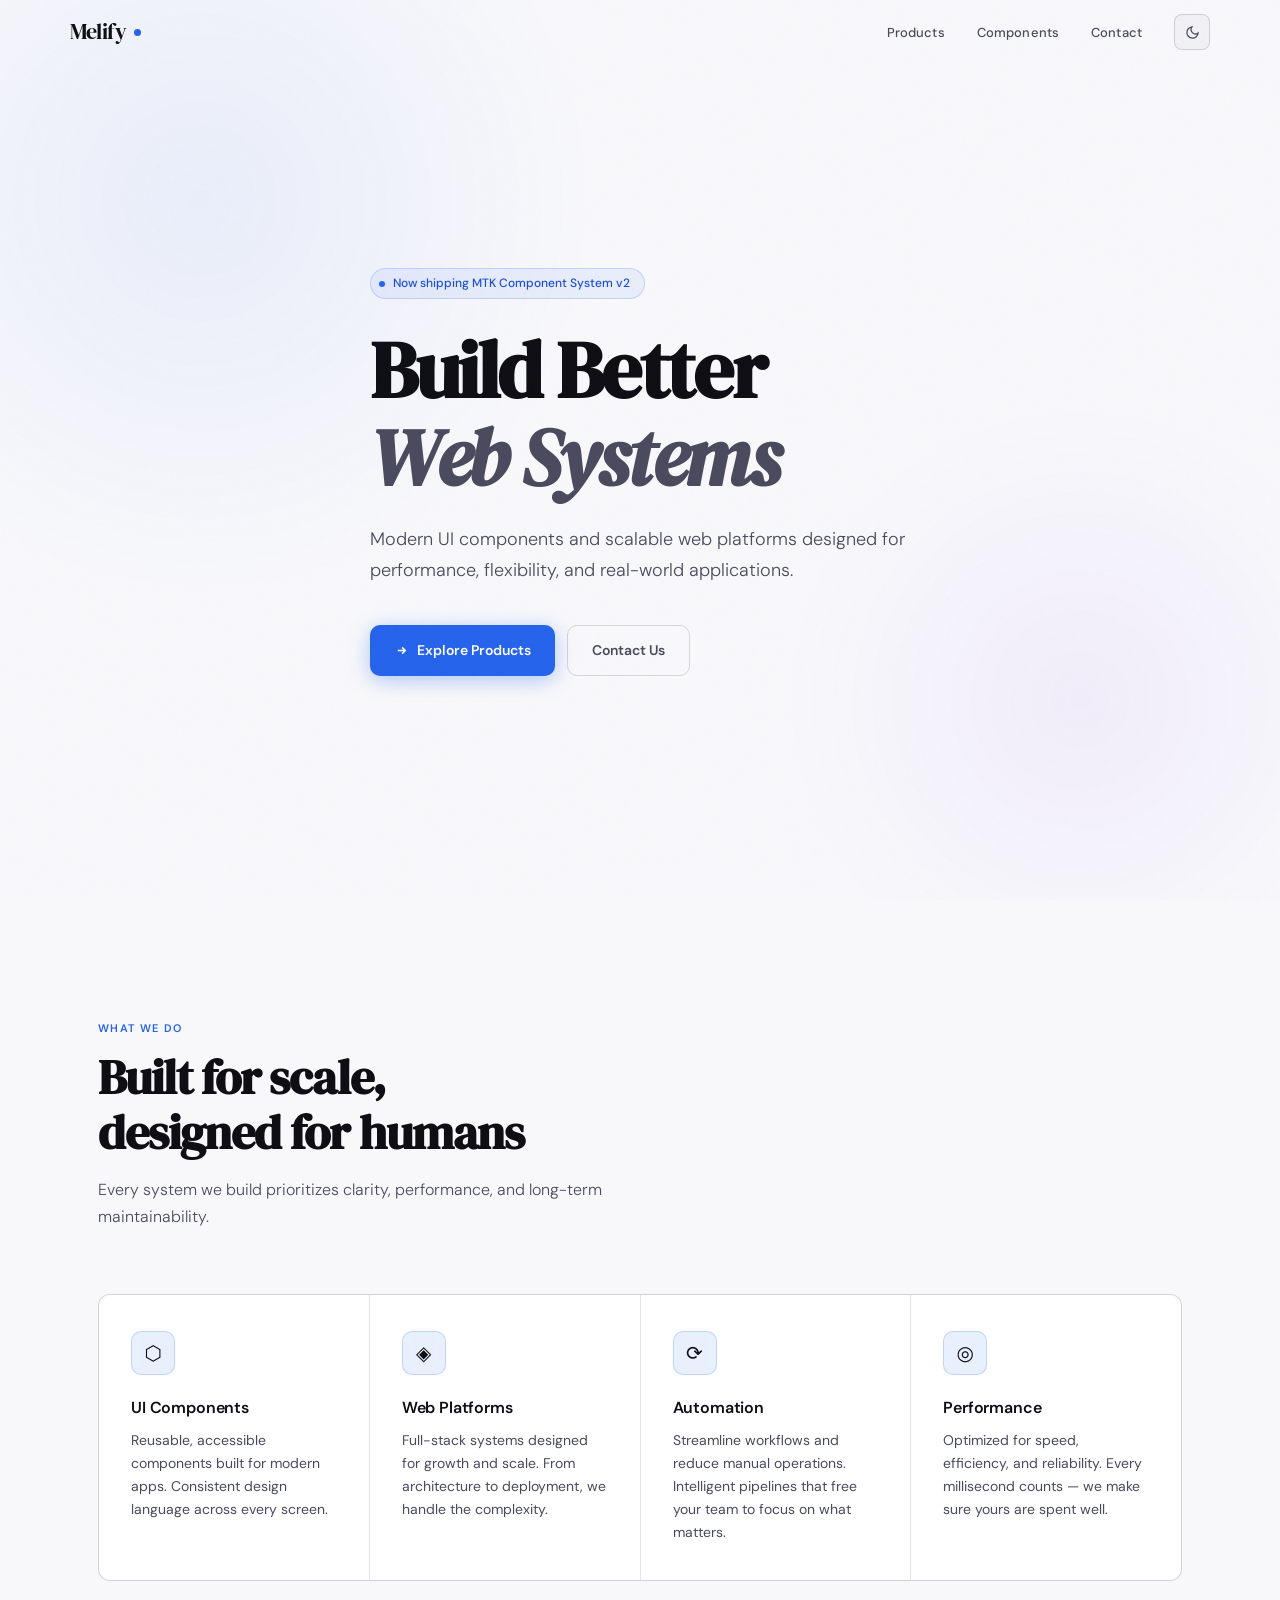
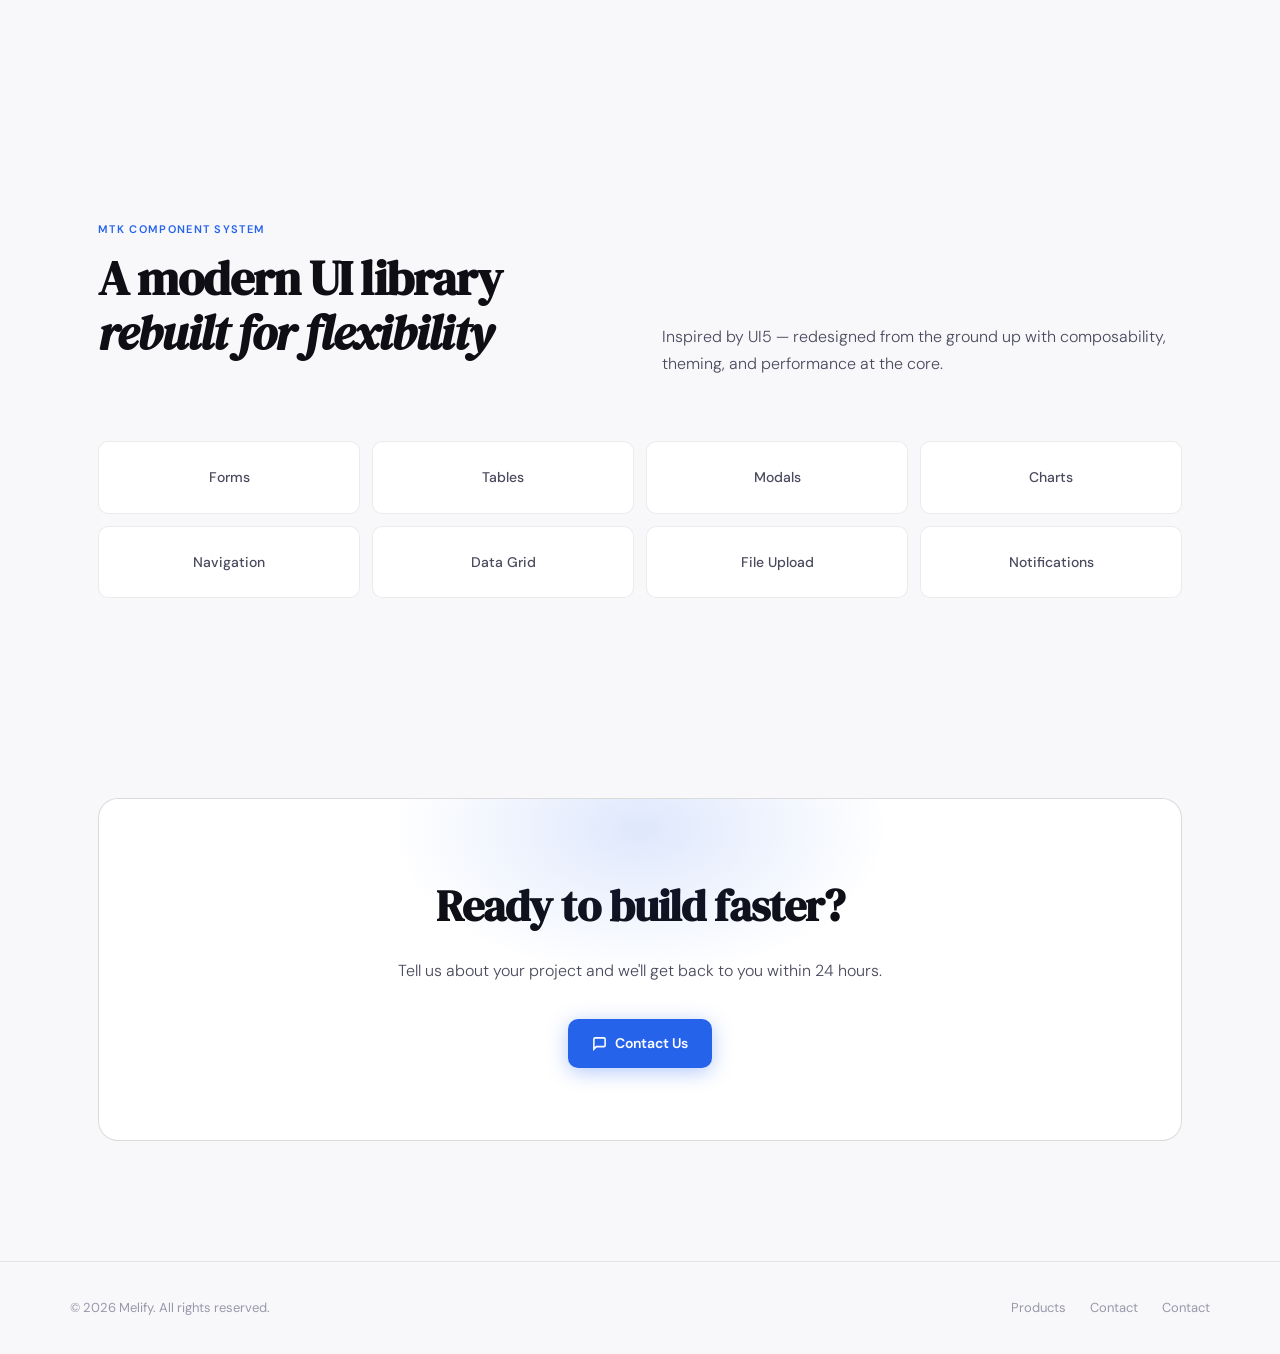
==== commit f509e39e: "committed" ====
--- a/claude/index.html
+++ b/claude/index.html
@@ -19,7 +19,6 @@
     <ul class="nav-links">
       <li><a href="#services">Products</a></li>
       <li><a href="#components">Components</a></li>
-      <li><a href="https://github.com" target="_blank">GitHub</a></li>
       <li><a href="contact.html">Contact</a></li>
       <li>
         <button class="theme-toggle" id="themeToggle" title="Toggle light/dark mode" aria-label="Toggle theme">
@@ -107,7 +106,7 @@
     <span class="footer-copy">© 2026 Melify. All rights reserved.</span>
     <div class="footer-links">
       <a href="#services">Products</a>
-      <a href="https://github.com" target="_blank">GitHub</a>
+      <a href="contact.html">Contact</a>
       <a href="contact.html">Contact</a>
     </div>
   </div>
